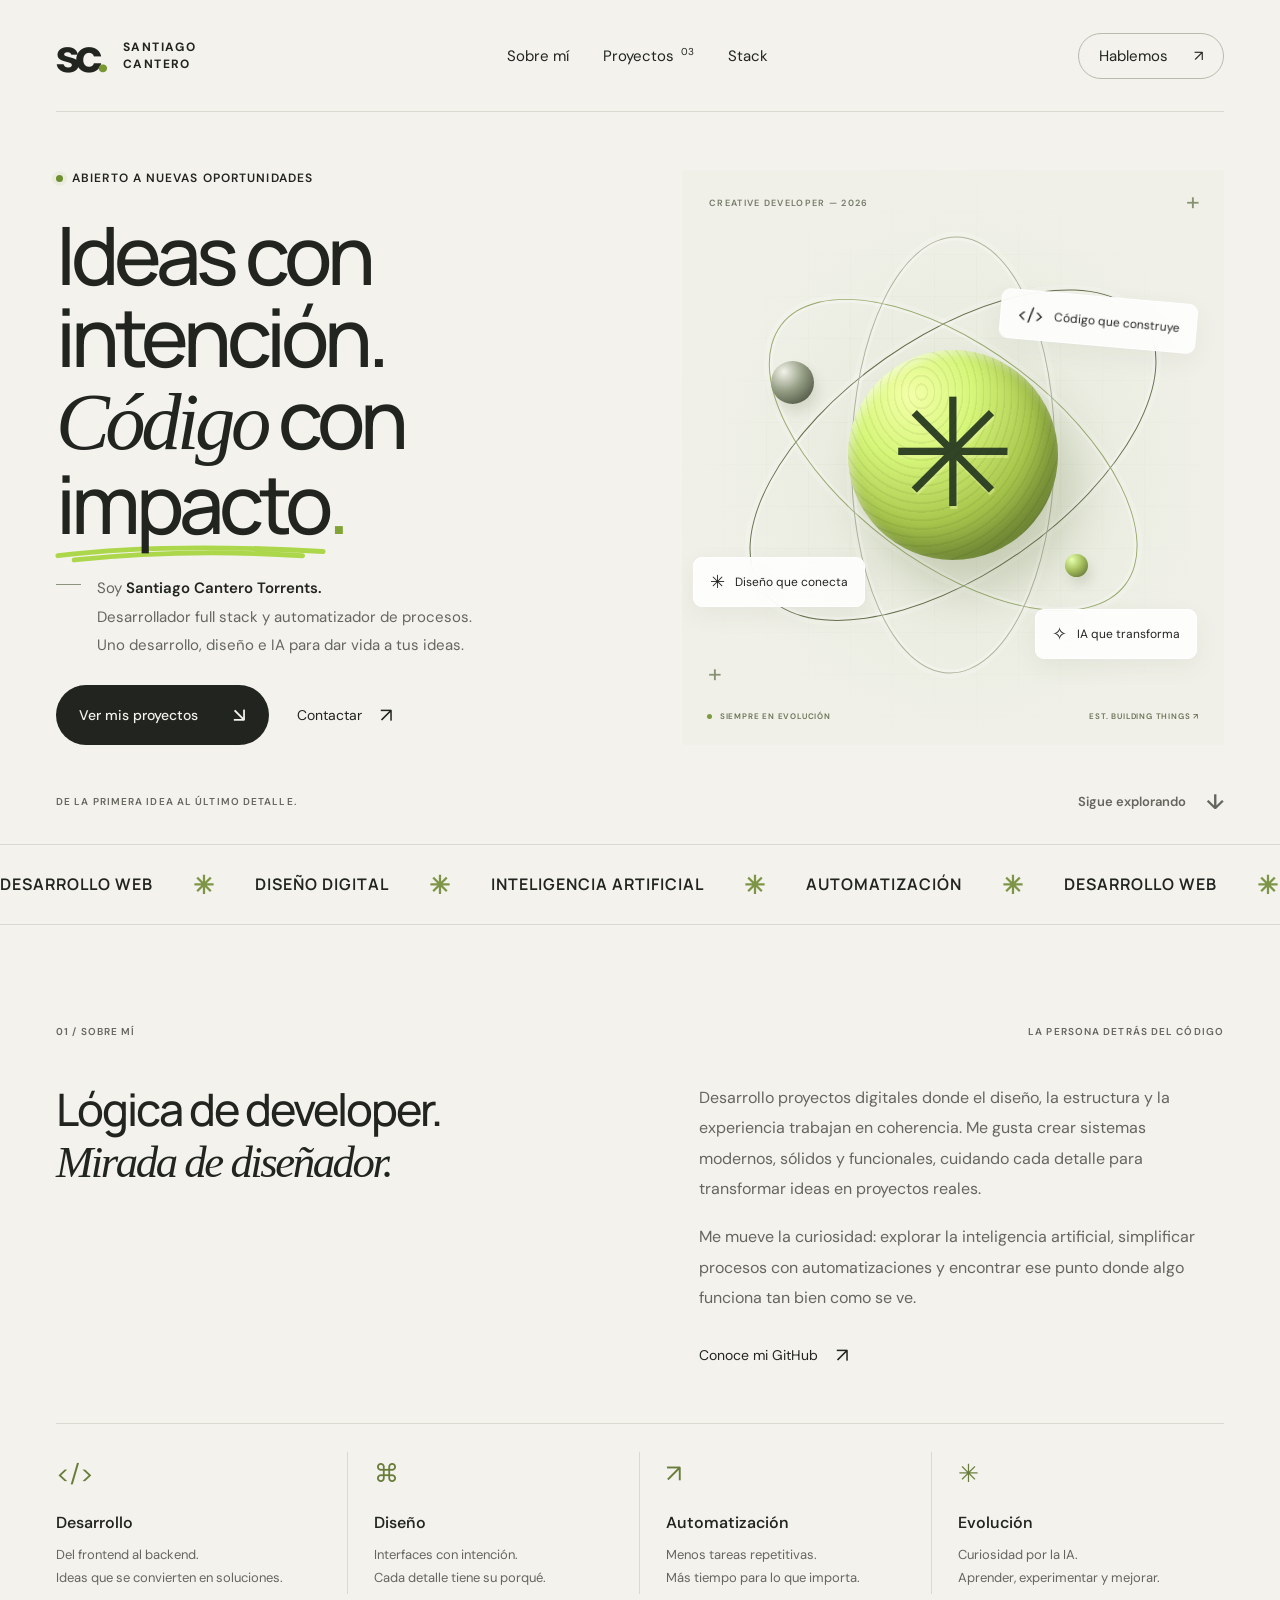
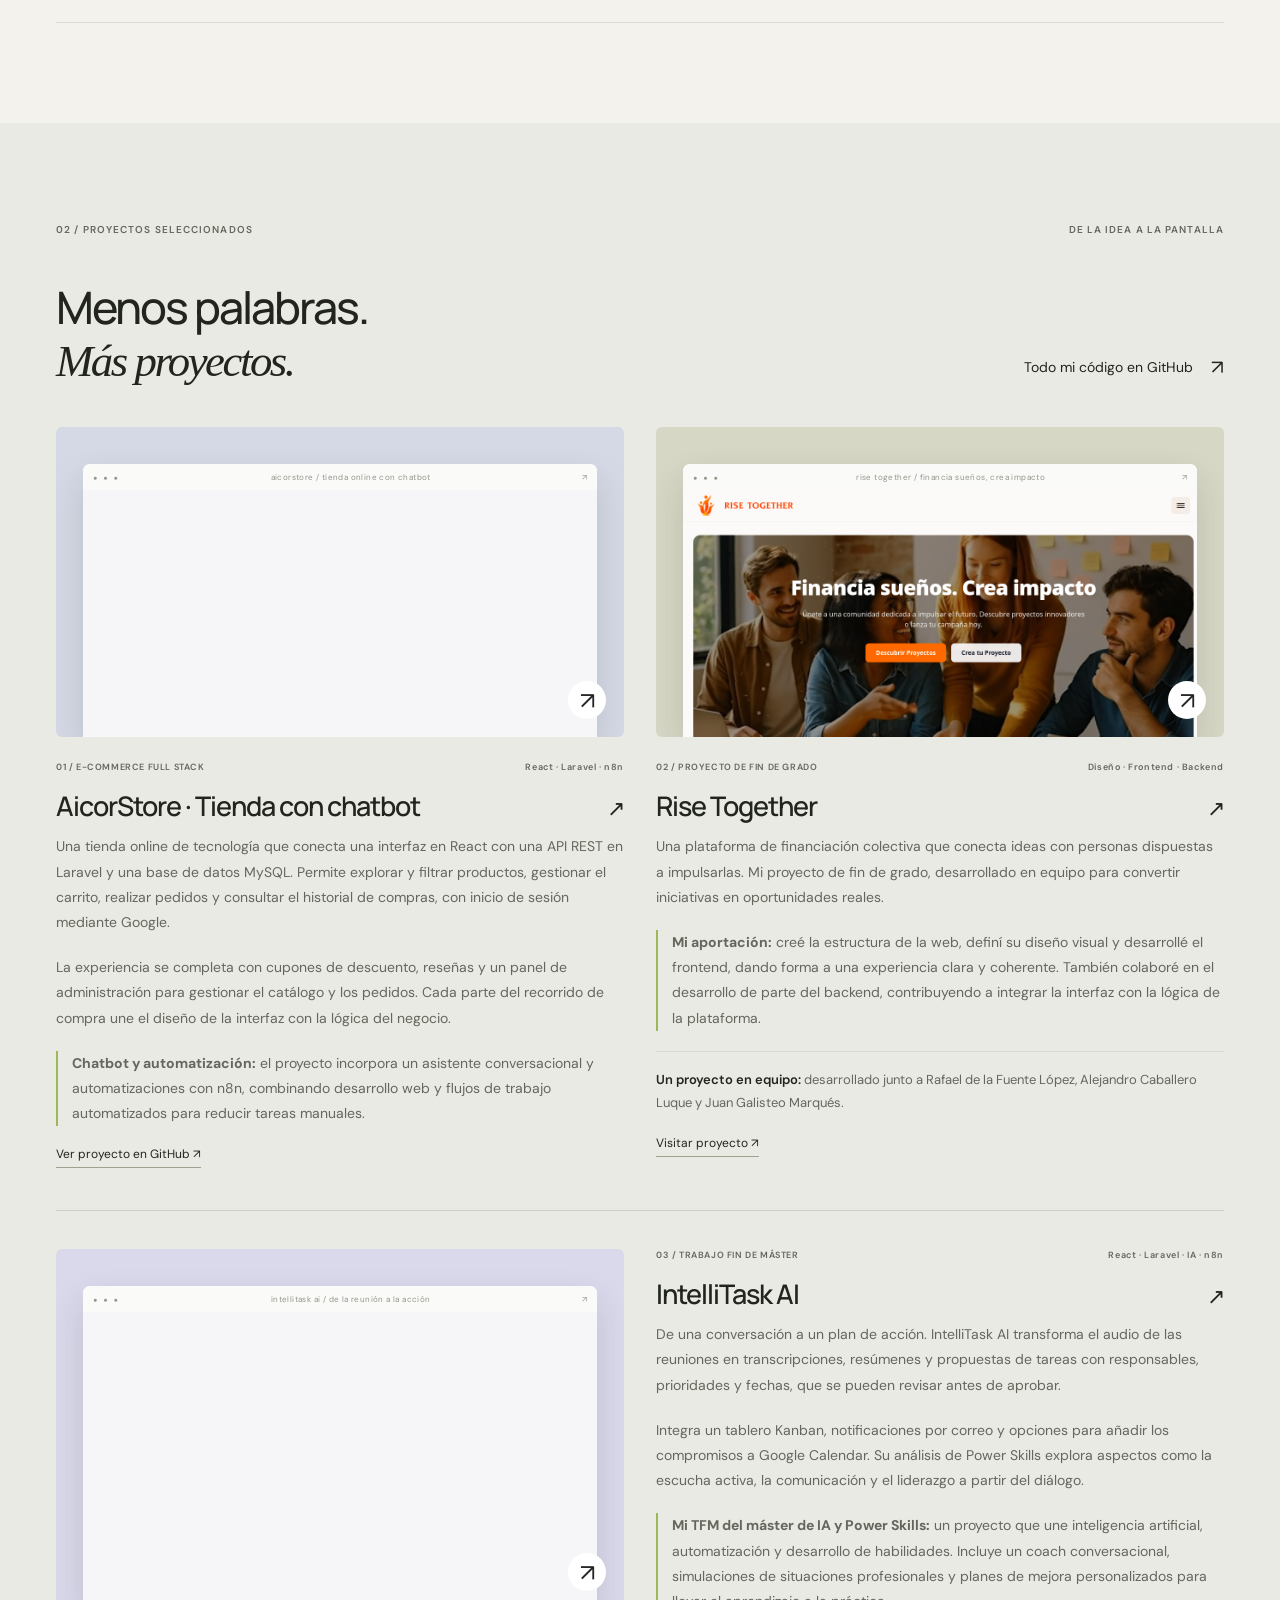
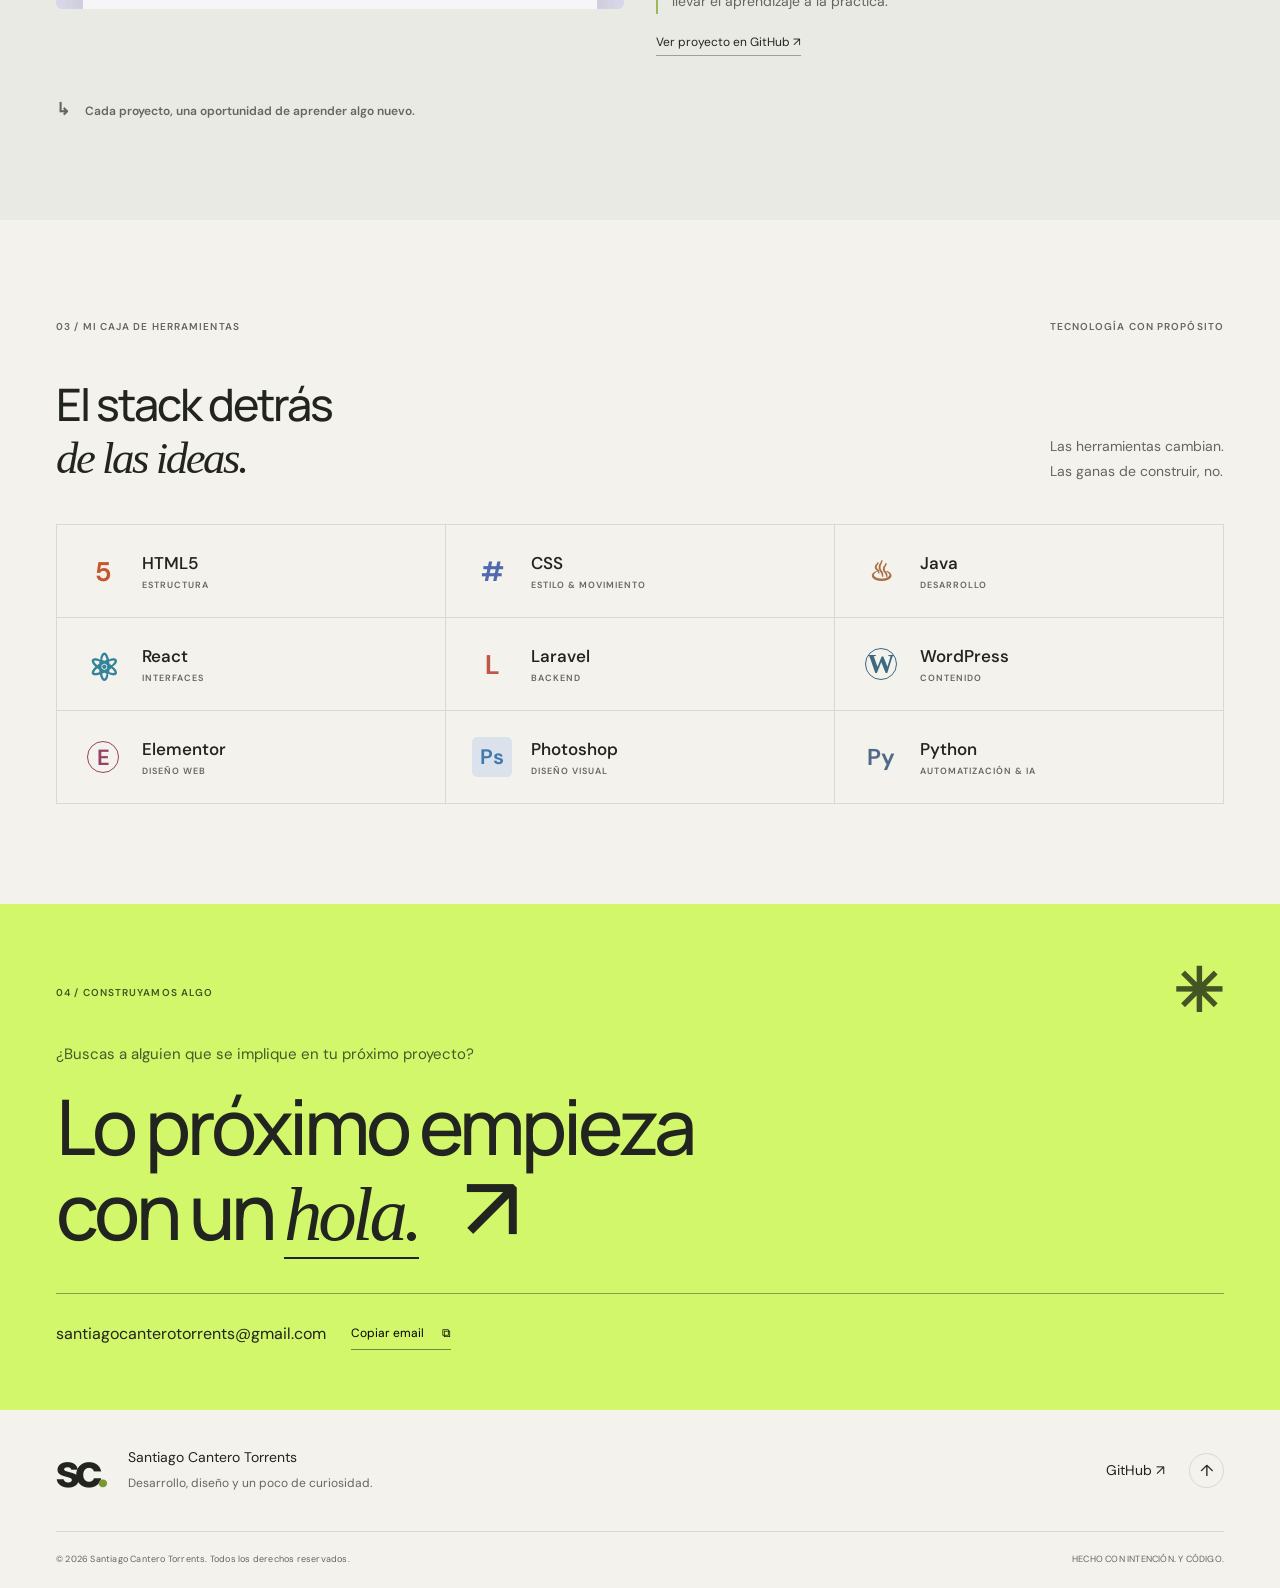
==== santi.html @ 755dc34a "Publicar portfolio personal con proyectos y presentación" ====
<!DOCTYPE html>
<html lang="es">
<head>
  <meta charset="UTF-8">
  <meta name="viewport" content="width=device-width, initial-scale=1.0">
  <meta name="theme-color" content="#f3f2ed">
  <meta name="description" content="Santiago Cantero Torrents. Desarrollador full stack y automatizador de procesos. Desarrollo web, diseño e inteligencia artificial para transformar ideas en proyectos reales.">
  <meta property="og:title" content="Santiago Cantero — Desarrollo, diseño & automatización">
  <meta property="og:description" content="Ideas con intención. Código que las hace realidad. Descubre mis proyectos y hablemos.">
  <meta property="og:type" content="website">
  <meta property="og:url" content="https://santicantero.github.io/">
  <link rel="canonical" href="https://santicantero.github.io/">
  <link rel="icon" type="image/svg+xml" href="assets/favicon.svg">
  <link rel="stylesheet" href="styles.css">
  <script src="script.js" defer></script>
  <title>Santiago Cantero Torrents · Full stack developer</title>
</head>
<body>
  <a class="skip-link" href="#contenido">Saltar al contenido</a>
  <header class="header wrap">
    <a class="brand" href="#inicio" aria-label="Santiago Cantero, inicio">sc<span class="brand-dot">.</span><span class="brand-name">SANTIAGO<br>CANTERO</span></a>
    <nav aria-label="Navegación principal">
      <a href="#sobre-mi">Sobre mí</a><a href="#proyectos">Proyectos <span class="nav-count">03</span></a><a href="#stack">Stack</a>
    </nav>
    <a class="header-contact" href="mailto:santiagocanterotorrents@gmail.com">Hablemos <span aria-hidden="true">↗</span></a>
  </header>
  <main id="contenido">
    <section class="hero wrap" id="inicio" aria-labelledby="hero-title">
      <div class="hero-copy">
        <p class="eyebrow"><span class="status-dot"></span> ABIERTO A NUEVAS OPORTUNIDADES</p>
        <h1 id="hero-title">Ideas con<br>intención.<br><span class="serif">Código</span> con<br><span class="highlight">impacto<svg viewBox="0 0 450 25" aria-hidden="true"><path d="M3 17 Q180 -5 442 10 M30 24 Q210 5 408 17"/></svg></span><span class="period">.</span></h1>
        <div class="intro"><span class="intro-line" aria-hidden="true"></span><p>Soy <strong>Santiago Cantero Torrents.</strong><br>Desarrollador full stack y automatizador de procesos.<br>Uno desarrollo, diseño e IA para dar vida a tus ideas.</p></div>
        <div class="hero-actions"><a class="button dark" href="#proyectos">Ver mis proyectos <span aria-hidden="true">↘</span></a><a class="text-link" href="mailto:santiagocanterotorrents@gmail.com">Contactar <span aria-hidden="true">↗</span></a></div>
      </div>
      <div class="hero-art" aria-label="Composición abstracta de órbitas que conectan código, diseño e inteligencia artificial" role="img">
        <div class="art-grid"></div><span class="art-coord top">CREATIVE DEVELOPER — 2026</span><span class="art-cross cross-one">+</span><span class="art-cross cross-two">+</span>
        <div class="orbit-system"><div class="orbit orbit-one"></div><div class="orbit orbit-two"></div><div class="orbit orbit-three"></div><div class="core"><div class="core-inner">✳</div></div><div class="satellite satellite-one"></div><div class="satellite satellite-two"></div></div>
        <div class="floating-label label-code"><span>&lt;/&gt;</span> Código que construye</div><div class="floating-label label-design"><span>✳</span> Diseño que conecta</div><div class="floating-label label-ai"><span>✧</span> IA que transforma</div>
        <div class="art-bottom"><span><i></i> SIEMPRE EN EVOLUCIÓN</span><span>EST. BUILDING THINGS ↗</span></div>
      </div>
      <div class="hero-bottom"><span>DE LA PRIMERA IDEA AL ÚLTIMO DETALLE.</span><a href="#sobre-mi">Sigue explorando <span aria-hidden="true">↓</span></a></div>
    </section>
    <div class="ticker" aria-hidden="true"><div>DESARROLLO WEB <span>✳</span> DISEÑO DIGITAL <span>✳</span> INTELIGENCIA ARTIFICIAL <span>✳</span> AUTOMATIZACIÓN <span>✳</span> DESARROLLO WEB <span>✳</span> DISEÑO DIGITAL <span>✳</span> INTELIGENCIA ARTIFICIAL <span>✳</span> AUTOMATIZACIÓN <span>✳</span></div></div>
    <section class="about section wrap" id="sobre-mi" aria-labelledby="about-title">
      <div class="section-kicker"><span>01 / SOBRE MÍ</span><span>LA PERSONA DETRÁS DEL CÓDIGO</span></div>
      <div class="about-layout"><h2 id="about-title">Lógica de developer.<br><span class="serif">Mirada de diseñador.</span></h2><div class="about-copy"><p>Desarrollo proyectos digitales donde el diseño, la estructura y la experiencia trabajan en coherencia. Me gusta crear sistemas modernos, sólidos y funcionales, cuidando cada detalle para transformar ideas en proyectos reales.</p><p>Me mueve la curiosidad: explorar la inteligencia artificial, simplificar procesos con automatizaciones y encontrar ese punto donde algo funciona tan bien como se ve.</p><a class="text-link" href="https://github.com/santicantero" target="_blank" rel="noopener noreferrer">Conoce mi GitHub <span aria-hidden="true">↗</span></a></div></div>
      <div class="principles"><article><span class="principle-icon">&lt;/&gt;</span><h3>Desarrollo</h3><p>Del frontend al backend.<br>Ideas que se convierten en soluciones.</p></article><article><span class="principle-icon">⌘</span><h3>Diseño</h3><p>Interfaces con intención.<br>Cada detalle tiene su porqué.</p></article><article><span class="principle-icon">↗</span><h3>Automatización</h3><p>Menos tareas repetitivas.<br>Más tiempo para lo que importa.</p></article><article><span class="principle-icon">✳</span><h3>Evolución</h3><p>Curiosidad por la IA.<br>Aprender, experimentar y mejorar.</p></article></div>
    </section>
    <section class="projects section" id="proyectos" aria-labelledby="projects-title"><div class="wrap">
      <div class="section-kicker"><span>02 / PROYECTOS SELECCIONADOS</span><span>DE LA IDEA A LA PANTALLA</span></div>
      <div class="section-heading"><h2 id="projects-title">Menos palabras.<br><span class="serif">Más proyectos.</span></h2><a class="text-link" href="https://github.com/santicantero?tab=repositories" target="_blank" rel="noopener noreferrer">Todo mi código en GitHub <span aria-hidden="true">↗</span></a></div>
      <div class="project-grid">
        <article class="project-card">
          <a class="project-image shop" href="https://github.com/santicantero/Tienda-Online-con-Chatbot" target="_blank" rel="noopener noreferrer" aria-label="Ver el código de Tienda online con chatbot en GitHub; imagen de su interfaz AicorStore">
            <div class="browser-frame"><div class="browser-bar"><span>● ● ●</span><span>aicorstore / tienda online con chatbot</span><span>↗</span></div><iframe class="store-preview" src="assets/tienda-preview.html" title="Vista de la portada de AicorStore, generada a partir de su frontend original" loading="lazy" sandbox="" tabindex="-1" aria-hidden="true"></iframe></div><span class="image-link" aria-hidden="true">↗</span>
          </a>
          <div class="project-meta"><span>01 / E-COMMERCE FULL STACK</span><span>React · Laravel · n8n</span></div>
          <h3><a href="https://github.com/santicantero/Tienda-Online-con-Chatbot" target="_blank" rel="noopener noreferrer">AicorStore · Tienda con chatbot <span aria-hidden="true">↗</span></a></h3>
          <p>Una tienda online de tecnología que conecta una interfaz en React con una API REST en Laravel y una base de datos MySQL. Permite explorar y filtrar productos, gestionar el carrito, realizar pedidos y consultar el historial de compras, con inicio de sesión mediante Google.</p>
          <p>La experiencia se completa con cupones de descuento, reseñas y un panel de administración para gestionar el catálogo y los pedidos. Cada parte del recorrido de compra une el diseño de la interfaz con la lógica del negocio.</p>
          <p class="project-role"><strong>Chatbot y automatización:</strong> el proyecto incorpora un asistente conversacional y automatizaciones con n8n, combinando desarrollo web y flujos de trabajo automatizados para reducir tareas manuales.</p>
          <div class="project-links"><a href="https://github.com/santicantero/Tienda-Online-con-Chatbot" target="_blank" rel="noopener noreferrer">Ver proyecto en GitHub ↗</a></div>
        </article>
        <article class="project-card">
          <a class="project-image tfg" href="https://proyecto1.arenadaw.com.es/" target="_blank" rel="noopener noreferrer" aria-label="Visitar Rise Together, mi proyecto de fin de grado">
            <div class="browser-frame"><div class="browser-bar"><span>● ● ●</span><span>rise together / financia sueños, crea impacto</span><span>↗</span></div><img src="assets/tfg.png" alt="Captura de Rise Together, plataforma para descubrir e impulsar proyectos mediante campañas de financiación" width="1200" height="850" loading="lazy"></div><span class="image-link" aria-hidden="true">↗</span>
          </a>
          <div class="project-meta"><span>02 / PROYECTO DE FIN DE GRADO</span><span>Diseño · Frontend · Backend</span></div>
          <h3><a href="https://proyecto1.arenadaw.com.es/" target="_blank" rel="noopener noreferrer">Rise Together <span aria-hidden="true">↗</span></a></h3>
          <p>Una plataforma de financiación colectiva que conecta ideas con personas dispuestas a impulsarlas. Mi proyecto de fin de grado, desarrollado en equipo para convertir iniciativas en oportunidades reales.</p>
          <p class="project-role"><strong>Mi aportación:</strong> creé la estructura de la web, definí su diseño visual y desarrollé el frontend, dando forma a una experiencia clara y coherente. También colaboré en el desarrollo de parte del backend, contribuyendo a integrar la interfaz con la lógica de la plataforma.</p>
          <p class="project-credits"><strong>Un proyecto en equipo:</strong> desarrollado junto a Rafael de la Fuente López, Alejandro Caballero Luque y Juan Galisteo Marqués.</p>
          <div class="project-links"><a href="https://proyecto1.arenadaw.com.es/" target="_blank" rel="noopener noreferrer">Visitar proyecto ↗</a></div>
        </article>
        <article class="project-card project-featured">
          <a class="project-image intellitask" href="https://github.com/santicantero/IntelliTask-AI" target="_blank" rel="noopener noreferrer" aria-label="Ver IntelliTask AI, mi TFM de IA y Power Skills, en GitHub">
            <div class="browser-frame"><div class="browser-bar"><span>● ● ●</span><span>intellitask ai / de la reunión a la acción</span><span>↗</span></div><iframe class="store-preview" src="assets/intellitask-preview.html" title="Vista del panel original de IntelliTask AI, sin datos de reuniones" loading="lazy" sandbox="" tabindex="-1" aria-hidden="true"></iframe></div><span class="image-link" aria-hidden="true">↗</span>
          </a>
          <div class="featured-copy">
            <div class="project-meta"><span>03 / TRABAJO FIN DE MÁSTER</span><span>React · Laravel · IA · n8n</span></div>
            <h3><a href="https://github.com/santicantero/IntelliTask-AI" target="_blank" rel="noopener noreferrer">IntelliTask AI <span aria-hidden="true">↗</span></a></h3>
            <p>De una conversación a un plan de acción. IntelliTask AI transforma el audio de las reuniones en transcripciones, resúmenes y propuestas de tareas con responsables, prioridades y fechas, que se pueden revisar antes de aprobar.</p>
            <p>Integra un tablero Kanban, notificaciones por correo y opciones para añadir los compromisos a Google Calendar. Su análisis de Power Skills explora aspectos como la escucha activa, la comunicación y el liderazgo a partir del diálogo.</p>
            <p class="project-role"><strong>Mi TFM del máster de IA y Power Skills:</strong> un proyecto que une inteligencia artificial, automatización y desarrollo de habilidades. Incluye un coach conversacional, simulaciones de situaciones profesionales y planes de mejora personalizados para llevar el aprendizaje a la práctica.</p>
            <div class="project-links"><a href="https://github.com/santicantero/IntelliTask-AI" target="_blank" rel="noopener noreferrer">Ver proyecto en GitHub ↗</a></div>
          </div>
        </article>
      </div><p class="projects-note"><span>↳</span> Cada proyecto, una oportunidad de aprender algo nuevo.</p>
    </div></section>
    <section class="stack section wrap" id="stack" aria-labelledby="stack-title"><div class="section-kicker"><span>03 / MI CAJA DE HERRAMIENTAS</span><span>TECNOLOGÍA CON PROPÓSITO</span></div><div class="section-heading"><h2 id="stack-title">El stack detrás<br><span class="serif">de las ideas.</span></h2><p>Las herramientas cambian.<br>Las ganas de construir, no.</p></div><div class="tech-grid">
      <div class="tech"><span class="tech-symbol html">5</span><div><h3>HTML5</h3><p>ESTRUCTURA</p></div></div><div class="tech"><span class="tech-symbol css">#</span><div><h3>CSS</h3><p>ESTILO & MOVIMIENTO</p></div></div><div class="tech"><span class="tech-symbol java">♨</span><div><h3>Java</h3><p>DESARROLLO</p></div></div><div class="tech"><span class="tech-symbol react">⚛</span><div><h3>React</h3><p>INTERFACES</p></div></div><div class="tech"><span class="tech-symbol laravel">L</span><div><h3>Laravel</h3><p>BACKEND</p></div></div><div class="tech"><span class="tech-symbol wordpress">W</span><div><h3>WordPress</h3><p>CONTENIDO</p></div></div><div class="tech"><span class="tech-symbol elementor">E</span><div><h3>Elementor</h3><p>DISEÑO WEB</p></div></div><div class="tech"><span class="tech-symbol photoshop">Ps</span><div><h3>Photoshop</h3><p>DISEÑO VISUAL</p></div></div><div class="tech"><span class="tech-symbol python">Py</span><div><h3>Python</h3><p>AUTOMATIZACIÓN & IA</p></div></div>
    </div></section>
    <section class="contact" id="contacto" aria-labelledby="contact-title"><div class="wrap"><div class="section-kicker"><span>04 / CONSTRUYAMOS ALGO</span><span class="contact-star" aria-hidden="true">✳</span></div><p class="contact-intro">¿Buscas a alguien que se implique en tu próximo proyecto?</p><h2 id="contact-title">Lo próximo empieza<br>con un <a href="mailto:santiagocanterotorrents@gmail.com"><span class="serif">hola.</span><span class="contact-arrow" aria-hidden="true">↗</span></a></h2><div class="contact-bottom"><a class="email" href="mailto:santiagocanterotorrents@gmail.com">santiagocanterotorrents@gmail.com</a><button class="copy-email" type="button">Copiar email <span aria-hidden="true">⧉</span></button><span class="copy-status" role="status" aria-live="polite"></span></div></div></section>
  </main>
  <footer class="footer wrap"><div class="footer-top"><a class="brand" href="#inicio" aria-label="Volver al inicio">sc<span class="brand-dot">.</span></a><p>Santiago Cantero Torrents<br><span>Desarrollo, diseño y un poco de curiosidad.</span></p><a class="text-link" href="https://github.com/santicantero" target="_blank" rel="noopener noreferrer">GitHub ↗</a><a class="back-top" href="#inicio" aria-label="Volver al inicio">↑</a></div><div class="footer-bottom"><span>© <span id="year">2026</span> Santiago Cantero Torrents. Todos los derechos reservados.</span><span>HECHO CON INTENCIÓN. Y CÓDIGO.</span></div></footer>
</body>
</html>
---- styles.css ----
@import url('https://fonts.googleapis.com/css2?family=DM+Sans:wght@400;450;500;550;600;650;700&family=Manrope:wght@400;500;600;650;700;750;800&display=swap');
:root{--paper:#f3f2ed;--ink:#22241f;--muted:#65675e;--line:#d8d9cf;--lime:#d2f76a;--serif:Georgia,'Times New Roman',serif}*{box-sizing:border-box}html{scroll-behavior:smooth;scroll-padding-top:30px}body{margin:0;background:var(--paper);color:var(--ink);font-family:'DM Sans',sans-serif;-webkit-font-smoothing:antialiased}a{color:inherit;text-decoration:none}button{font:inherit}::selection{background:var(--lime);color:var(--ink)}:focus-visible{outline:3px solid #678d19;outline-offset:6px}button,a{-webkit-tap-highlight-color:transparent}img{display:block;max-width:100%}.wrap{width:min(1280px,calc(100% - 112px));margin-inline:auto}.header{height:112px;display:flex;align-items:center;justify-content:space-between;border-bottom:1px solid var(--line)}.brand{display:flex;align-items:center;font-size:49px;font-weight:800;letter-spacing:-5px;line-height:1}.brand-dot{color:#799733}.brand-name{font-size:12px;line-height:1.4;letter-spacing:1.4px;font-weight:700;margin-left:19px}.header nav{display:flex;gap:34px;align-items:center;font-size:15px}.header nav a{padding:12px 0}.header nav a:hover,.text-link:hover{color:#668321}.nav-count{font-size:10px;vertical-align:super;margin-left:3px}.header-contact{border:1px solid #b8bbac;border-radius:30px;padding:12px 20px;font-size:15px;display:flex;gap:26px;transition:background .2s}.header-contact:hover{background:var(--lime)}.hero{display:grid;grid-template-columns:1.1fr 1fr;gap:20px 30px;padding-top:58px}.eyebrow,.section-kicker,.art-coord,.art-bottom,.hero-bottom,.project-meta,.projects-note,.footer-bottom,.tech p{font-family:'DM Sans',sans-serif;font-size:12px;font-weight:600;letter-spacing:1.1px}.eyebrow{display:flex;align-items:center;gap:9px;margin:0 0 28px}.status-dot{width:7px;height:7px;border-radius:50%;background:#6c902f;box-shadow:0 0 0 4px #79973312}h1,h2,h3,p{margin-top:0}h1,h2{font-family:'Manrope','DM Sans',sans-serif;font-weight:500}h1{font-size:clamp(60px,6.3vw,92px);line-height:1.015;letter-spacing:-5px;margin-bottom:30px}.serif{font-family:var(--serif);font-weight:400;font-style:italic;letter-spacing:-.055em}.highlight{position:relative;z-index:0}.highlight svg{position:absolute;left:0;bottom:-5px;width:100%;height:20px;z-index:-1;overflow:visible}.highlight path{stroke:#acd74a;stroke-width:8;fill:none;stroke-linecap:round}.period{color:#82a336}.intro{display:flex;gap:16px;align-items:flex-start}.intro-line{width:25px;height:1px;background:#8d9381;margin-top:10px;flex-shrink:0}.intro p{font-size:15px;color:var(--muted);line-height:1.9;margin-bottom:25px}.intro strong{color:var(--ink);font-weight:600}.hero-actions{display:flex;align-items:center;gap:28px}.button{display:inline-flex;gap:35px;align-items:center;padding:17px 23px;border-radius:40px;font-size:14px;font-weight:500;transition:transform .2s,background .2s}.button:hover{transform:translateY(-3px);background:#424a31}.dark{background:var(--ink);color:var(--paper)}.button span{font-size:20px}.text-link{font-size:14px;display:inline-flex;gap:18px;align-items:center;transition:color .2s}.text-link span{font-size:20px}.hero-art{position:relative;min-height:550px;align-self:stretch;border-radius:4px;overflow:hidden;background:radial-gradient(ellipse at 52% 52%,#e3e8d4 0%,#e9ecdf 28%,#f0f0e8 65%);isolation:isolate}.art-grid{position:absolute;inset:0;background-image:linear-gradient(#929d7810 1px,transparent 1px),linear-gradient(90deg,#929d7810 1px,transparent 1px);background-size:42px 42px;mask-image:radial-gradient(ellipse,#000,transparent 75%)}.art-coord{position:absolute;top:27px;left:27px;font-size:9px;letter-spacing:1.3px;color:#737968}.art-cross{position:absolute;font-size:25px;font-weight:400;color:#889373}.cross-one{right:24px;top:15px}.cross-two{left:26px;bottom:55px}.orbit-system{position:absolute;inset:14% 2% 15%;perspective:800px;animation:levitate 7s ease-in-out infinite}.orbit{position:absolute;left:50%;top:50%;width:90%;height:58%;border:1px solid #67714e;box-shadow:0 0 0 5px #ffffff28,inset 0 0 0 3px #ffffff42;border-radius:50%;transform:translate(-50%,-50%) rotate(-35deg)}.orbit-two{transform:translate(-50%,-50%) rotate(37deg);border-color:#9aab70;width:83%;height:53%}.orbit-three{transform:translate(-50%,-50%) rotate(91deg);width:84%;height:50%;border-color:#b0b59d}.core{position:absolute;left:50%;top:50%;width:210px;height:210px;transform:translate(-50%,-50%);border-radius:50%;display:grid;place-items:center;background:radial-gradient(circle at 30% 22%,#f3ffa8 0%,#d6f67a 28%,#a9c74d 58%,#758d39 85%);box-shadow:inset -13px -15px 23px #51652665,inset 3px 4px 8px #fff9,18px 30px 46px #61703b3d;z-index:2}.core:after{content:'';position:absolute;inset:0;border-radius:50%;background:repeating-radial-gradient(ellipse at 35% 20%,transparent 0 5px,#5f773418 6px 7px);mix-blend-mode:multiply}.core-inner{font-size:150px;color:#314526;line-height:1;text-shadow:1px 3px 0 #eef9a56b;animation:rotate 40s linear infinite}.satellite{position:absolute;border-radius:50%;background:radial-gradient(circle at 30% 25%,#f1f3e8,#939b82 45%,#363e2f);width:43px;height:43px;box-shadow:4px 8px 12px #535c3526;z-index:3}.satellite-one{left:15%;top:27%}.satellite-two{width:23px;height:23px;bottom:20%;right:24%;background:radial-gradient(circle at 30% 25%,#e5ffad,#a6bf5d 45%,#51612f)}.floating-label{position:absolute;display:flex;align-items:center;gap:10px;padding:12px 16px;font-size:12px;background:#ffffffd9;backdrop-filter:blur(12px);border:1px solid #fff;border-radius:9px;box-shadow:0 8px 25px #464d3410;z-index:4;animation:levitate 6s ease-in-out infinite}.floating-label span{font-size:18px}.label-code{top:22%;right:5%;transform:rotate(5deg)}.label-design{left:2%;bottom:24%;animation-delay:-2s}.label-ai{right:5%;bottom:15%;animation-delay:-4s}.art-bottom{position:absolute;bottom:24px;left:25px;right:25px;display:flex;justify-content:space-between;font-size:8px;letter-spacing:.8px;color:#697354}.art-bottom i{display:inline-block;width:5px;height:5px;background:#7c9c3c;border-radius:50%;margin-right:5px}.hero-bottom{grid-column:1/-1;display:flex;align-items:center;justify-content:space-between;margin:23px 0 28px;color:var(--muted);font-size:10px}.hero-bottom a{display:flex;align-items:center;gap:20px;text-transform:none;letter-spacing:0;font-size:13px}.hero-bottom a span{font-size:21px}.ticker{border-block:1px solid var(--line);padding:22px 0;overflow:hidden}.ticker>div{display:flex;align-items:center;gap:40px;width:max-content;animation:marquee 45s linear infinite;font-family:'Manrope',sans-serif;font-size:16px;font-weight:650;letter-spacing:1px}.ticker span{font-size:25px;color:#7e9547}.section{padding-block:100px}.section-kicker{display:flex;justify-content:space-between;gap:20px;margin-bottom:45px;font-size:10px;color:var(--muted)}.about-layout{display:grid;grid-template-columns:1.1fr 1fr;gap:65px}h2{font-size:clamp(34px,3.5vw,50px);line-height:1.15;letter-spacing:-2px;margin-bottom:35px}.about-copy p{font-size:16px;line-height:1.9;color:var(--muted);margin-bottom:18px}.about-copy .text-link{margin-top:10px}.principles{display:grid;grid-template-columns:repeat(4,1fr);border-block:1px solid var(--line);margin-top:55px;padding:28px 0}.principles article{padding:5px 26px;border-right:1px solid var(--line)}.principles article:first-child{padding-left:0}.principles article:last-child{border:0}.principle-icon{display:block;font-size:25px;margin-bottom:25px;color:#697d3b;height:30px}.principles h3{font-size:16px;font-weight:550;margin-bottom:10px}.principles p{font-size:13px;color:var(--muted);line-height:1.8;margin:0}.projects{background:#e9eae3}.section-heading{display:flex;align-items:flex-end;justify-content:space-between;gap:30px;margin-bottom:40px}.section-heading h2{margin-bottom:0}.section-heading>.text-link{margin-bottom:7px}.project-grid{display:grid;grid-template-columns:1fr 1fr;gap:32px}.project-image{display:block;position:relative;overflow:hidden;padding:37px 27px 0;height:310px;border-radius:6px}.shop{background:#d4d9e5}.tfg{background:#d7d7c6}.browser-frame{border-radius:7px 7px 0 0;overflow:hidden;box-shadow:0 15px 35px #1b211724;transition:transform .6s cubic-bezier(.2,.8,.2,1);background:#fff;height:100%}.project-image:hover .browser-frame{transform:translateY(-8px) rotate(-1deg) scale(1.025)}.browser-bar{display:flex;align-items:center;justify-content:space-between;height:26px;padding:0 10px;background:#fafaf8;color:#92958a;font-size:8px;letter-spacing:.4px}.browser-bar>span:first-child{letter-spacing:2px;font-size:7px}.browser-frame img{width:100%;height:auto;min-height:100%;object-fit:cover;object-position:top}.image-link{position:absolute;right:18px;bottom:18px;width:38px;height:38px;border-radius:50%;background:#fff;display:grid;place-items:center;font-size:24px;transition:transform .2s}.project-image:hover .image-link{transform:rotate(45deg);background:var(--lime)}.project-meta{display:flex;justify-content:space-between;gap:10px;font-size:9px;letter-spacing:.6px;margin-top:24px;color:var(--muted)}.project-card h3{font-family:'Manrope',sans-serif;font-weight:550;font-size:27px;letter-spacing:-1px;margin:14px 0 10px}.project-card h3 a{display:flex;justify-content:space-between}.project-card h3 span{font-size:22px;font-weight:400}.project-card>p{font-size:14px;line-height:1.8;color:var(--muted);max-width:440px;margin-bottom:20px}.project-links{display:flex;gap:25px;font-size:12px}.project-links a{border-bottom:1px solid #9dA28e;padding-bottom:5px}.project-links a:hover{color:#536f1b;border-color:currentColor}.projects-note{margin:42px 0 0;font-size:12px;letter-spacing:0;color:var(--muted)}.projects-note span{margin-right:12px;font-size:17px}.section-heading>p{font-size:14px;line-height:1.8;color:var(--muted);margin:0}.tech-grid{display:grid;grid-template-columns:repeat(3,1fr);border-top:1px solid var(--line);border-left:1px solid var(--line)}.tech{display:flex;align-items:center;gap:19px;padding:26px;border-right:1px solid var(--line);border-bottom:1px solid var(--line);transition:background .2s}.tech:hover{background:#e8eddb}.tech h3{font-size:17px;font-weight:550;margin-bottom:5px}.tech p{font-size:9px;letter-spacing:1px;color:var(--muted);margin:0}.tech-symbol{display:grid;place-items:center;width:40px;height:40px;font-size:27px;font-weight:650}.html{color:#c5572f}.css{color:#5269af}.java{color:#a97044}.react{color:#33839a;font-size:37px}.laravel{color:#bf5648}.wordpress{font-family:Georgia,serif;color:#3c6980;border:1.5px solid;border-radius:50%;width:32px;height:32px;margin:4px}.elementor{color:#994065;border:1.5px solid;border-radius:50%;width:32px;height:32px;margin:4px;font-size:22px}.photoshop{color:#427aaf;font-size:21px;border-radius:5px;background:#dbe2ec}.python{color:#516b86;font-size:23px}.contact{background:var(--lime);padding:58px 0 60px;overflow:hidden}.contact .section-kicker{color:#445424;align-items:center;margin-bottom:22px}.contact-star{font-size:60px;line-height:1;animation:rotate 35s linear infinite}.contact-intro{font-size:15px;color:#49582c;margin-bottom:20px}.contact h2{font-size:clamp(50px,6vw,85px);letter-spacing:-4px;line-height:1.1;margin-bottom:36px}.contact h2 a{white-space:nowrap}.contact h2 .serif{border-bottom:2px solid #22241f}.contact-arrow{display:inline-block;font-size:90px;line-height:.7;margin-left:45px;transition:transform .3s}.contact h2 a:hover .contact-arrow{transform:translate(9px,-9px)}.contact-bottom{border-top:1px solid #899e51;padding-top:23px;display:flex;gap:25px;align-items:center;flex-wrap:wrap}.email{font-size:16px}.copy-email{border:0;background:transparent;padding:8px 0;cursor:pointer;font-size:12px;border-bottom:1px solid #71883c}.copy-email span{margin-left:15px}.copy-status{font-size:13px}.footer{padding-block:35px 23px}.footer-top{display:flex;gap:24px;align-items:center;margin-bottom:35px}.footer-top p{font-size:14px;line-height:1.8;margin:0}.footer-top p span{color:var(--muted);font-size:12px}.footer-top>.text-link{margin-left:auto}.back-top{width:35px;height:35px;border:1px solid var(--line);border-radius:50%;display:grid;place-items:center}.footer-bottom{display:flex;justify-content:space-between;gap:20px;font-size:9px;font-weight:400;letter-spacing:.2px;color:var(--muted);border-top:1px solid var(--line);padding-top:21px}.skip-link{position:fixed;top:-100px;left:15px;z-index:100;background:var(--ink);color:#fff;padding:15px}.skip-link:focus{top:10px}.reveal-ready{opacity:0;transform:translateY(22px);transition:opacity .8s,transform .8s}.reveal-ready.is-visible{opacity:1;transform:none}@keyframes rotate{to{transform:rotate(360deg)}}@keyframes levitate{0%,100%{translate:0 0}50%{translate:0 -12px}}@keyframes marquee{to{transform:translateX(-50%)}}
@media(min-width:1500px){.hero-art{min-height:600px}.hero{padding-top:65px}.core{width:245px;height:245px}.core-inner{font-size:170px}}@media(max-width:1050px){.wrap{width:calc(100% - 64px)}.header{height:95px}.hero{gap:20px;padding-top:40px}h1{font-size:67px;letter-spacing:-4px}.hero-art{min-height:530px}.core{width:170px;height:170px}.core-inner{font-size:120px}.floating-label{font-size:9px;padding:10px}.label-code{right:1%}.label-design{left:0}.art-bottom span:last-child{display:none}.about-layout{gap:30px}.project-image{height:260px;padding:27px 18px 0}.section{padding-block:75px}.principles article{padding-inline:18px}.project-meta{font-size:8px}.hero-bottom{margin-top:15px}.intro p{font-size:14px}.contact-arrow{font-size:70px}}
@media(max-width:700px){.wrap{width:calc(100% - 40px)}.header{height:82px}.brand{font-size:40px}.brand-name{display:none}.header nav{gap:18px;font-size:13px}.nav-count{display:none}.header-contact{font-size:13px;padding:9px 13px;gap:12px}.hero{grid-template-columns:1fr;padding-top:35px;gap:25px}.eyebrow{font-size:9px;margin-bottom:24px}h1{font-size:clamp(60px,13vw,84px);letter-spacing:-3.5px}h1 br:nth-of-type(2){display:none}h1 .serif:before{content:' ';}.intro p{font-size:14px}.hero-art{min-height:385px}.orbit-system{inset:5% 8%}.core{width:170px;height:170px}.label-code{top:19%;right:8%}.label-design{left:5%;bottom:28%}.label-ai{right:6%;bottom:16%}.art-bottom span:last-child{display:block}.hero-bottom{margin:0 0 0;padding:0 0 20px;font-size:8px}.hero-bottom a{font-size:12px;gap:12px}.ticker{padding-block:16px}.ticker>div{font-size:13px;gap:26px}.ticker span{font-size:20px}.section{padding-block:60px}.section-kicker{font-size:9px;margin-bottom:30px}.section-kicker>span:last-child:not(.contact-star){display:none}.about-layout{grid-template-columns:1fr;gap:0}h2{font-size:36px;letter-spacing:-1.7px}.about-copy p{font-size:15px}.principles{grid-template-columns:1fr 1fr;padding:0;margin-top:35px}.principles article{padding:22px 18px!important}.principles article:nth-child(2){border-right:0}.principles article:nth-child(-n+2){border-bottom:1px solid var(--line)}.principle-icon{margin-bottom:18px}.principles p{font-size:12px}.section-heading{align-items:flex-start;flex-direction:column;gap:24px;margin-bottom:30px}.project-grid{grid-template-columns:1fr;gap:38px}.project-image{height:290px;padding:30px 22px 0}.project-meta{font-size:9px}.project-card h3{font-size:27px}.project-card>p{font-size:14px}.tech-grid{grid-template-columns:1fr 1fr}.tech{padding:20px 12px;gap:12px}.tech h3{font-size:15px}.tech p{font-size:7.5px;letter-spacing:.5px}.tech-symbol{width:32px;font-size:25px}.tech:last-child{grid-column:1/-1}.tech .photoshop{font-size:19px}.contact{padding-block:35px 40px}.contact-star{font-size:42px}.contact-intro{font-size:13px;max-width:260px}.contact h2{font-size:clamp(43px,9vw,65px);letter-spacing:-2px}.contact-arrow{font-size:60px;margin-left:20px}.contact-bottom{gap:13px}.email{font-size:clamp(11px,3.1vw,14px)}.footer-top{gap:14px;flex-wrap:wrap}.footer-top p{font-size:12px}.footer-top p span{font-size:9px}.footer-top>.text-link{font-size:12px}.back-top{width:28px;height:28px}.footer-bottom{flex-direction:column;gap:12px;font-size:8px}.button{padding:14px 20px}.hero-actions{gap:25px}.brand{letter-spacing:-4px}}
@media(prefers-reduced-motion:reduce){html{scroll-behavior:auto}*,*:before,*:after{animation:none!important;transition:none!important}.reveal-ready{opacity:1;transform:none}}

/* Keep longer project names and metadata comfortable at small widths. */
.project-meta{flex-wrap:wrap;row-gap:7px}.project-card h3 a{gap:16px;align-items:baseline}.project-card h3 a span{flex-shrink:0}.project-role{border-left:2px solid #9db75a;padding-left:14px}.project-card>p{max-width:none}.email{overflow-wrap:anywhere}.footer-top p{min-width:0}@media(max-width:380px){.header nav{gap:12px}.header-contact{padding-inline:10px}.hero-actions{gap:17px}.button{gap:22px}.project-meta{font-size:10px}}

/* Static render of the original shop frontend, framed like the other project. */
.store-preview{display:block;width:250%;height:900px;border:0;transform:scale(.4);transform-origin:top left;pointer-events:none;background:#f6f6f8}
.project-card .project-credits{margin-top:18px;padding-top:16px;border-top:1px solid var(--line);font-size:13px;line-height:1.8}
.project-credits strong{font-weight:600;color:var(--ink)}

/* Featured master's project: a wider card keeps its context easy to read. */
.intellitask{background:#dad9ec}
.project-featured{grid-column:1/-1;display:grid;grid-template-columns:minmax(0,1fr) minmax(0,1fr);gap:32px;border-top:1px solid #cdd0c3;padding-top:38px;margin-top:10px;align-items:start}
.project-featured .project-image{height:360px}
.project-featured .project-meta{margin-top:0}
.featured-copy>p{font-size:14px;line-height:1.8;color:var(--muted);margin-bottom:20px}
@media(max-width:700px){.project-featured{grid-template-columns:minmax(0,1fr);gap:24px;padding-top:30px}.project-featured .project-image{height:290px}.featured-copy>p{font-size:14px}}
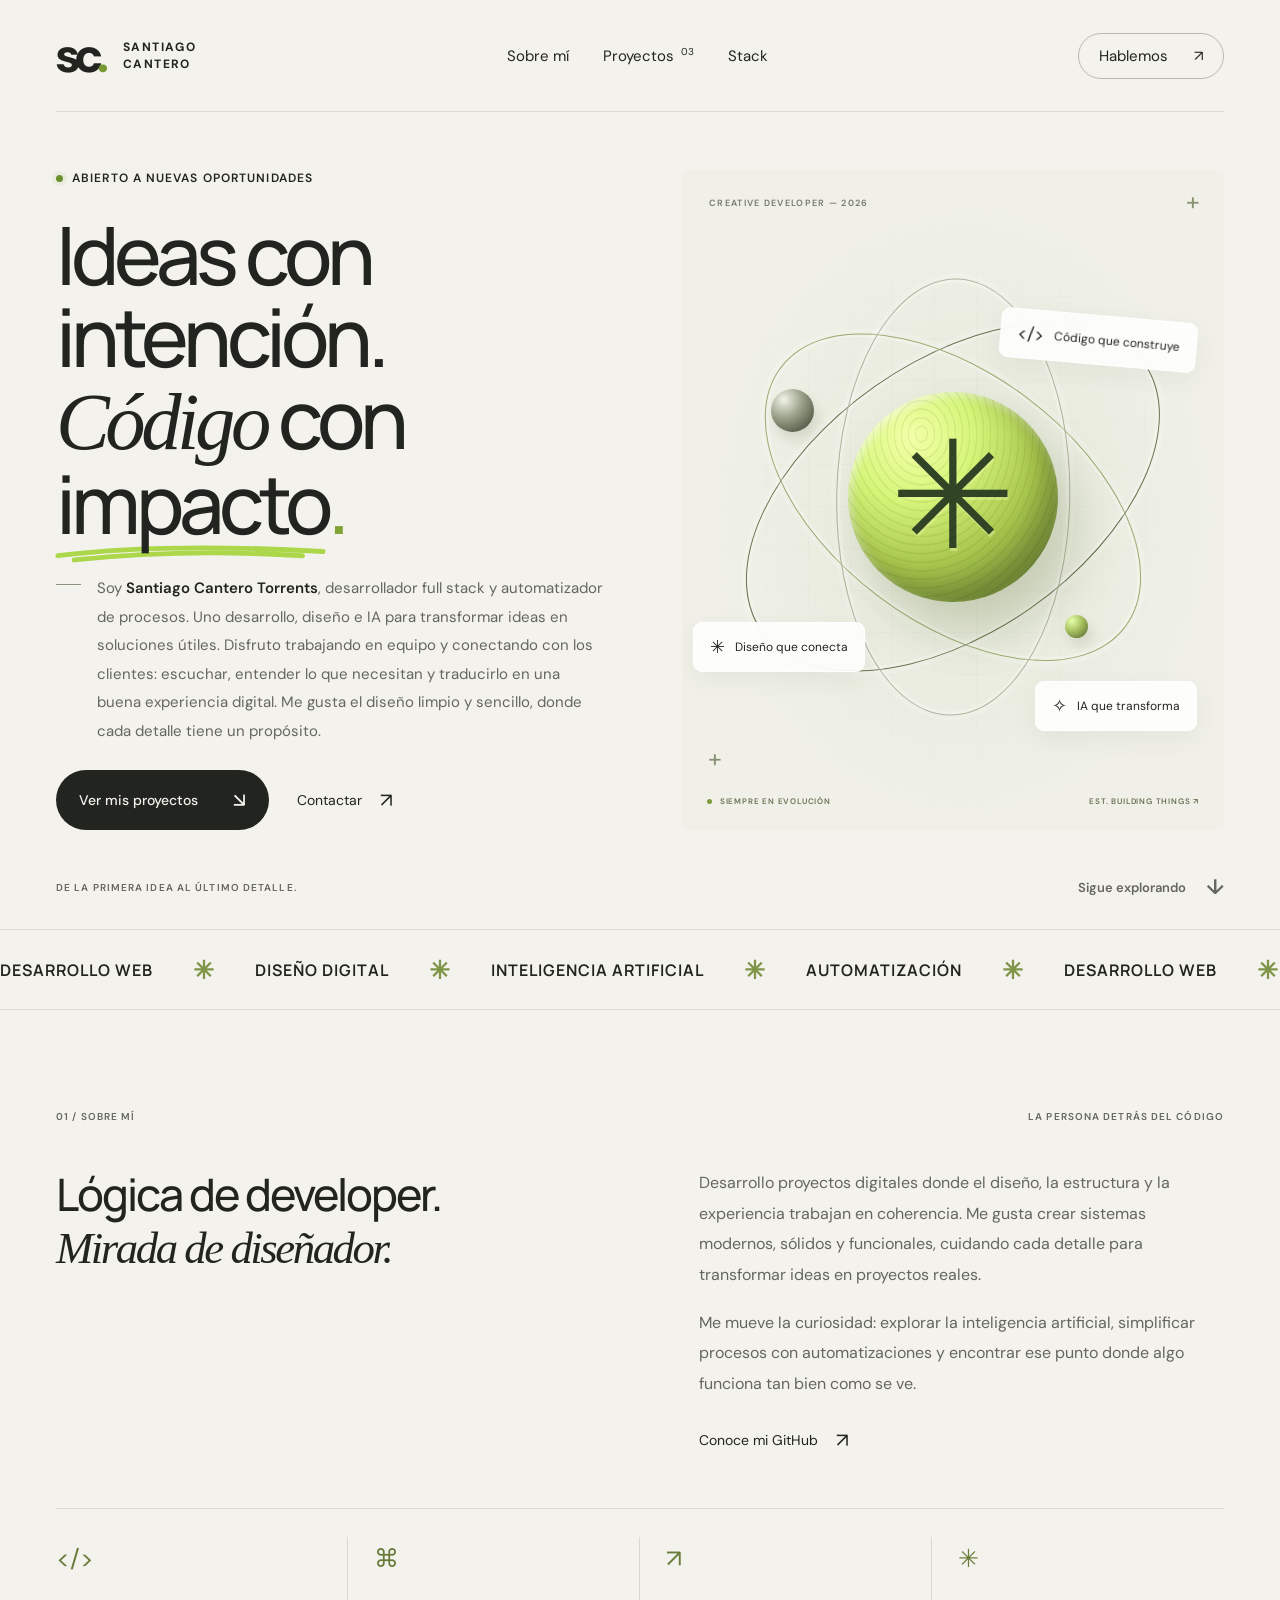
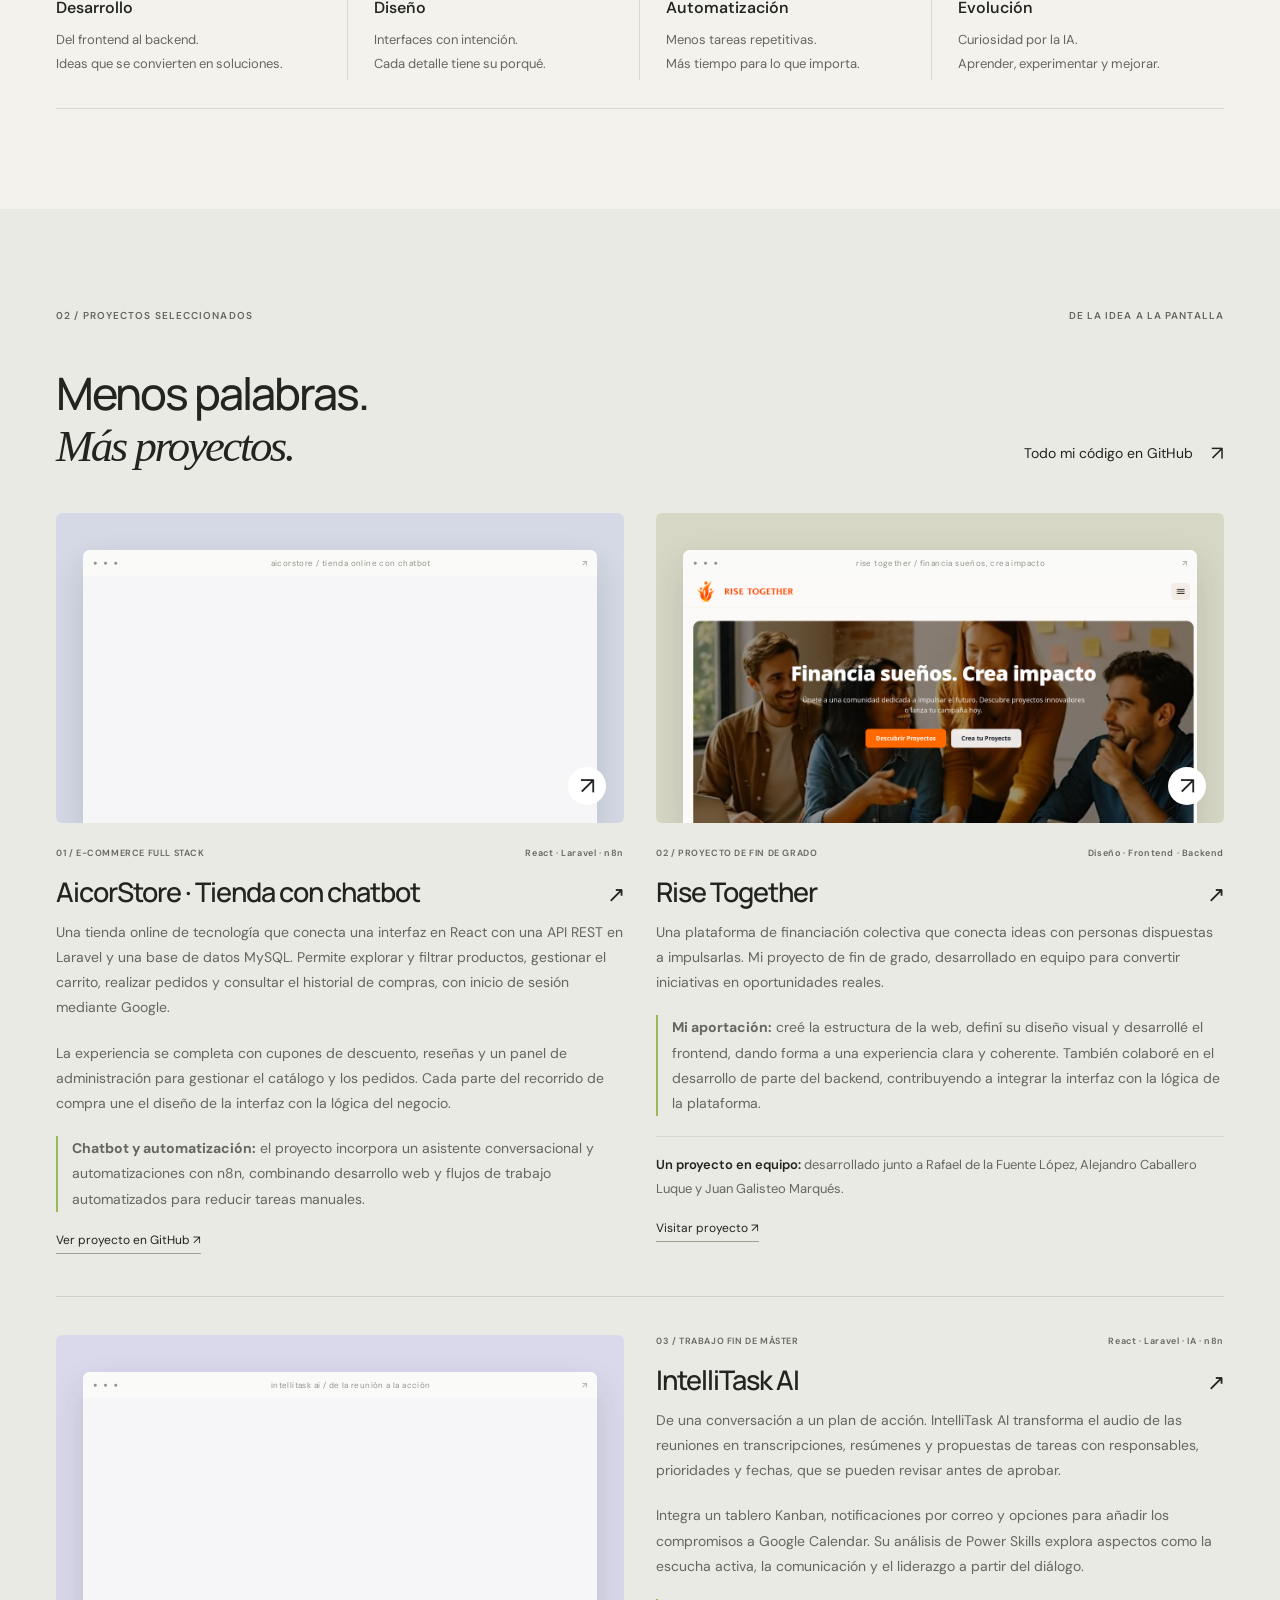
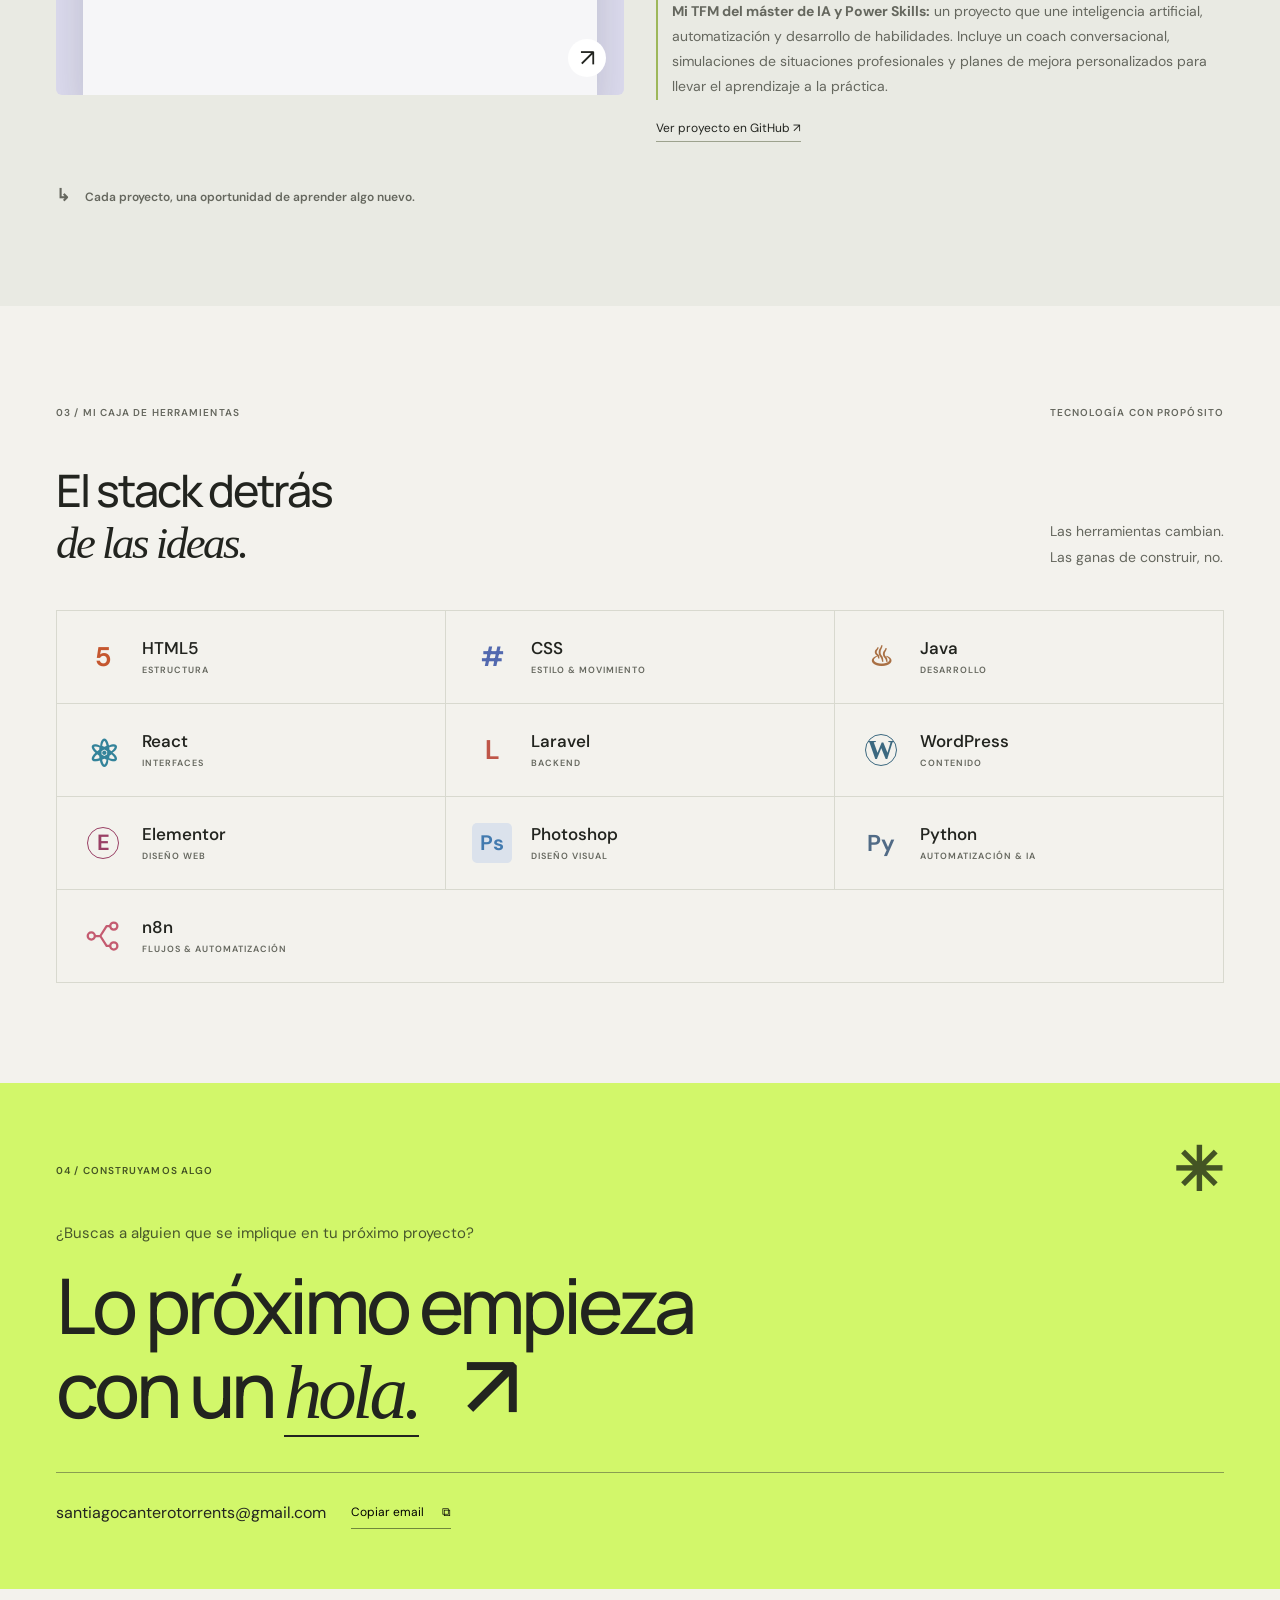
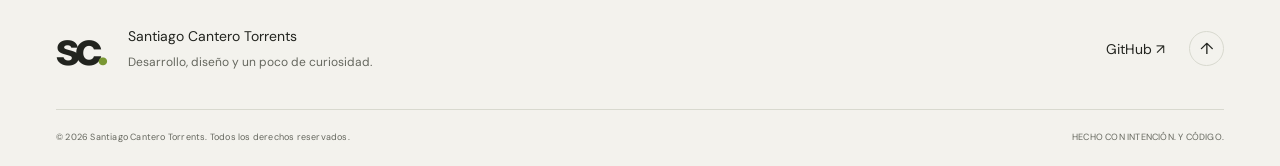
==== commit 6f1a12d6: "Añadir n8n al stack y reforzar la presentación profesional" ====
--- a/santi.html
+++ b/santi.html
@@ -29,7 +29,7 @@
       <div class="hero-copy">
         <p class="eyebrow"><span class="status-dot"></span> ABIERTO A NUEVAS OPORTUNIDADES</p>
         <h1 id="hero-title">Ideas con<br>intención.<br><span class="serif">Código</span> con<br><span class="highlight">impacto<svg viewBox="0 0 450 25" aria-hidden="true"><path d="M3 17 Q180 -5 442 10 M30 24 Q210 5 408 17"/></svg></span><span class="period">.</span></h1>
-        <div class="intro"><span class="intro-line" aria-hidden="true"></span><p>Soy <strong>Santiago Cantero Torrents.</strong><br>Desarrollador full stack y automatizador de procesos.<br>Uno desarrollo, diseño e IA para dar vida a tus ideas.</p></div>
+        <div class="intro"><span class="intro-line" aria-hidden="true"></span><p>Soy <strong>Santiago Cantero Torrents</strong>, desarrollador full stack y automatizador de procesos. Uno desarrollo, diseño e IA para transformar ideas en soluciones útiles. Disfruto trabajando en equipo y conectando con los clientes: escuchar, entender lo que necesitan y traducirlo en una buena experiencia digital. Me gusta el diseño limpio y sencillo, donde cada detalle tiene un propósito.</p></div>
         <div class="hero-actions"><a class="button dark" href="#proyectos">Ver mis proyectos <span aria-hidden="true">↘</span></a><a class="text-link" href="mailto:santiagocanterotorrents@gmail.com">Contactar <span aria-hidden="true">↗</span></a></div>
       </div>
       <div class="hero-art" aria-label="Composición abstracta de órbitas que conectan código, diseño e inteligencia artificial" role="img">
@@ -88,7 +88,7 @@
       </div><p class="projects-note"><span>↳</span> Cada proyecto, una oportunidad de aprender algo nuevo.</p>
     </div></section>
     <section class="stack section wrap" id="stack" aria-labelledby="stack-title"><div class="section-kicker"><span>03 / MI CAJA DE HERRAMIENTAS</span><span>TECNOLOGÍA CON PROPÓSITO</span></div><div class="section-heading"><h2 id="stack-title">El stack detrás<br><span class="serif">de las ideas.</span></h2><p>Las herramientas cambian.<br>Las ganas de construir, no.</p></div><div class="tech-grid">
-      <div class="tech"><span class="tech-symbol html">5</span><div><h3>HTML5</h3><p>ESTRUCTURA</p></div></div><div class="tech"><span class="tech-symbol css">#</span><div><h3>CSS</h3><p>ESTILO & MOVIMIENTO</p></div></div><div class="tech"><span class="tech-symbol java">♨</span><div><h3>Java</h3><p>DESARROLLO</p></div></div><div class="tech"><span class="tech-symbol react">⚛</span><div><h3>React</h3><p>INTERFACES</p></div></div><div class="tech"><span class="tech-symbol laravel">L</span><div><h3>Laravel</h3><p>BACKEND</p></div></div><div class="tech"><span class="tech-symbol wordpress">W</span><div><h3>WordPress</h3><p>CONTENIDO</p></div></div><div class="tech"><span class="tech-symbol elementor">E</span><div><h3>Elementor</h3><p>DISEÑO WEB</p></div></div><div class="tech"><span class="tech-symbol photoshop">Ps</span><div><h3>Photoshop</h3><p>DISEÑO VISUAL</p></div></div><div class="tech"><span class="tech-symbol python">Py</span><div><h3>Python</h3><p>AUTOMATIZACIÓN & IA</p></div></div>
+      <div class="tech"><span class="tech-symbol html">5</span><div><h3>HTML5</h3><p>ESTRUCTURA</p></div></div><div class="tech"><span class="tech-symbol css">#</span><div><h3>CSS</h3><p>ESTILO & MOVIMIENTO</p></div></div><div class="tech"><span class="tech-symbol java">♨</span><div><h3>Java</h3><p>DESARROLLO</p></div></div><div class="tech"><span class="tech-symbol react">⚛</span><div><h3>React</h3><p>INTERFACES</p></div></div><div class="tech"><span class="tech-symbol laravel">L</span><div><h3>Laravel</h3><p>BACKEND</p></div></div><div class="tech"><span class="tech-symbol wordpress">W</span><div><h3>WordPress</h3><p>CONTENIDO</p></div></div><div class="tech"><span class="tech-symbol elementor">E</span><div><h3>Elementor</h3><p>DISEÑO WEB</p></div></div><div class="tech"><span class="tech-symbol photoshop">Ps</span><div><h3>Photoshop</h3><p>DISEÑO VISUAL</p></div></div><div class="tech"><span class="tech-symbol python">Py</span><div><h3>Python</h3><p>AUTOMATIZACIÓN & IA</p></div></div><div class="tech"><span class="tech-symbol n8n" aria-hidden="true"><svg viewBox="0 0 40 40" fill="none"><path d="M8 20h9l7-11h8M17 20l7 11h8" stroke="currentColor" stroke-width="2.5" stroke-linecap="round" stroke-linejoin="round"/><circle cx="7" cy="20" r="4" fill="var(--paper)" stroke="currentColor" stroke-width="2.5"/><circle cx="32" cy="9" r="4" fill="var(--paper)" stroke="currentColor" stroke-width="2.5"/><circle cx="32" cy="31" r="4" fill="var(--paper)" stroke="currentColor" stroke-width="2.5"/></svg></span><div><h3>n8n</h3><p>FLUJOS & AUTOMATIZACIÓN</p></div></div>
     </div></section>
     <section class="contact" id="contacto" aria-labelledby="contact-title"><div class="wrap"><div class="section-kicker"><span>04 / CONSTRUYAMOS ALGO</span><span class="contact-star" aria-hidden="true">✳</span></div><p class="contact-intro">¿Buscas a alguien que se implique en tu próximo proyecto?</p><h2 id="contact-title">Lo próximo empieza<br>con un <a href="mailto:santiagocanterotorrents@gmail.com"><span class="serif">hola.</span><span class="contact-arrow" aria-hidden="true">↗</span></a></h2><div class="contact-bottom"><a class="email" href="mailto:santiagocanterotorrents@gmail.com">santiagocanterotorrents@gmail.com</a><button class="copy-email" type="button">Copiar email <span aria-hidden="true">⧉</span></button><span class="copy-status" role="status" aria-live="polite"></span></div></div></section>
   </main>
--- a/styles.css
+++ b/styles.css
@@ -1,7 +1,7 @@
 @import url('https://fonts.googleapis.com/css2?family=DM+Sans:wght@400;450;500;550;600;650;700&family=Manrope:wght@400;500;600;650;700;750;800&display=swap');
 :root{--paper:#f3f2ed;--ink:#22241f;--muted:#65675e;--line:#d8d9cf;--lime:#d2f76a;--serif:Georgia,'Times New Roman',serif}*{box-sizing:border-box}html{scroll-behavior:smooth;scroll-padding-top:30px}body{margin:0;background:var(--paper);color:var(--ink);font-family:'DM Sans',sans-serif;-webkit-font-smoothing:antialiased}a{color:inherit;text-decoration:none}button{font:inherit}::selection{background:var(--lime);color:var(--ink)}:focus-visible{outline:3px solid #678d19;outline-offset:6px}button,a{-webkit-tap-highlight-color:transparent}img{display:block;max-width:100%}.wrap{width:min(1280px,calc(100% - 112px));margin-inline:auto}.header{height:112px;display:flex;align-items:center;justify-content:space-between;border-bottom:1px solid var(--line)}.brand{display:flex;align-items:center;font-size:49px;font-weight:800;letter-spacing:-5px;line-height:1}.brand-dot{color:#799733}.brand-name{font-size:12px;line-height:1.4;letter-spacing:1.4px;font-weight:700;margin-left:19px}.header nav{display:flex;gap:34px;align-items:center;font-size:15px}.header nav a{padding:12px 0}.header nav a:hover,.text-link:hover{color:#668321}.nav-count{font-size:10px;vertical-align:super;margin-left:3px}.header-contact{border:1px solid #b8bbac;border-radius:30px;padding:12px 20px;font-size:15px;display:flex;gap:26px;transition:background .2s}.header-contact:hover{background:var(--lime)}.hero{display:grid;grid-template-columns:1.1fr 1fr;gap:20px 30px;padding-top:58px}.eyebrow,.section-kicker,.art-coord,.art-bottom,.hero-bottom,.project-meta,.projects-note,.footer-bottom,.tech p{font-family:'DM Sans',sans-serif;font-size:12px;font-weight:600;letter-spacing:1.1px}.eyebrow{display:flex;align-items:center;gap:9px;margin:0 0 28px}.status-dot{width:7px;height:7px;border-radius:50%;background:#6c902f;box-shadow:0 0 0 4px #79973312}h1,h2,h3,p{margin-top:0}h1,h2{font-family:'Manrope','DM Sans',sans-serif;font-weight:500}h1{font-size:clamp(60px,6.3vw,92px);line-height:1.015;letter-spacing:-5px;margin-bottom:30px}.serif{font-family:var(--serif);font-weight:400;font-style:italic;letter-spacing:-.055em}.highlight{position:relative;z-index:0}.highlight svg{position:absolute;left:0;bottom:-5px;width:100%;height:20px;z-index:-1;overflow:visible}.highlight path{stroke:#acd74a;stroke-width:8;fill:none;stroke-linecap:round}.period{color:#82a336}.intro{display:flex;gap:16px;align-items:flex-start}.intro-line{width:25px;height:1px;background:#8d9381;margin-top:10px;flex-shrink:0}.intro p{font-size:15px;color:var(--muted);line-height:1.9;margin-bottom:25px}.intro strong{color:var(--ink);font-weight:600}.hero-actions{display:flex;align-items:center;gap:28px}.button{display:inline-flex;gap:35px;align-items:center;padding:17px 23px;border-radius:40px;font-size:14px;font-weight:500;transition:transform .2s,background .2s}.button:hover{transform:translateY(-3px);background:#424a31}.dark{background:var(--ink);color:var(--paper)}.button span{font-size:20px}.text-link{font-size:14px;display:inline-flex;gap:18px;align-items:center;transition:color .2s}.text-link span{font-size:20px}.hero-art{position:relative;min-height:550px;align-self:stretch;border-radius:4px;overflow:hidden;background:radial-gradient(ellipse at 52% 52%,#e3e8d4 0%,#e9ecdf 28%,#f0f0e8 65%);isolation:isolate}.art-grid{position:absolute;inset:0;background-image:linear-gradient(#929d7810 1px,transparent 1px),linear-gradient(90deg,#929d7810 1px,transparent 1px);background-size:42px 42px;mask-image:radial-gradient(ellipse,#000,transparent 75%)}.art-coord{position:absolute;top:27px;left:27px;font-size:9px;letter-spacing:1.3px;color:#737968}.art-cross{position:absolute;font-size:25px;font-weight:400;color:#889373}.cross-one{right:24px;top:15px}.cross-two{left:26px;bottom:55px}.orbit-system{position:absolute;inset:14% 2% 15%;perspective:800px;animation:levitate 7s ease-in-out infinite}.orbit{position:absolute;left:50%;top:50%;width:90%;height:58%;border:1px solid #67714e;box-shadow:0 0 0 5px #ffffff28,inset 0 0 0 3px #ffffff42;border-radius:50%;transform:translate(-50%,-50%) rotate(-35deg)}.orbit-two{transform:translate(-50%,-50%) rotate(37deg);border-color:#9aab70;width:83%;height:53%}.orbit-three{transform:translate(-50%,-50%) rotate(91deg);width:84%;height:50%;border-color:#b0b59d}.core{position:absolute;left:50%;top:50%;width:210px;height:210px;transform:translate(-50%,-50%);border-radius:50%;display:grid;place-items:center;background:radial-gradient(circle at 30% 22%,#f3ffa8 0%,#d6f67a 28%,#a9c74d 58%,#758d39 85%);box-shadow:inset -13px -15px 23px #51652665,inset 3px 4px 8px #fff9,18px 30px 46px #61703b3d;z-index:2}.core:after{content:'';position:absolute;inset:0;border-radius:50%;background:repeating-radial-gradient(ellipse at 35% 20%,transparent 0 5px,#5f773418 6px 7px);mix-blend-mode:multiply}.core-inner{font-size:150px;color:#314526;line-height:1;text-shadow:1px 3px 0 #eef9a56b;animation:rotate 40s linear infinite}.satellite{position:absolute;border-radius:50%;background:radial-gradient(circle at 30% 25%,#f1f3e8,#939b82 45%,#363e2f);width:43px;height:43px;box-shadow:4px 8px 12px #535c3526;z-index:3}.satellite-one{left:15%;top:27%}.satellite-two{width:23px;height:23px;bottom:20%;right:24%;background:radial-gradient(circle at 30% 25%,#e5ffad,#a6bf5d 45%,#51612f)}.floating-label{position:absolute;display:flex;align-items:center;gap:10px;padding:12px 16px;font-size:12px;background:#ffffffd9;backdrop-filter:blur(12px);border:1px solid #fff;border-radius:9px;box-shadow:0 8px 25px #464d3410;z-index:4;animation:levitate 6s ease-in-out infinite}.floating-label span{font-size:18px}.label-code{top:22%;right:5%;transform:rotate(5deg)}.label-design{left:2%;bottom:24%;animation-delay:-2s}.label-ai{right:5%;bottom:15%;animation-delay:-4s}.art-bottom{position:absolute;bottom:24px;left:25px;right:25px;display:flex;justify-content:space-between;font-size:8px;letter-spacing:.8px;color:#697354}.art-bottom i{display:inline-block;width:5px;height:5px;background:#7c9c3c;border-radius:50%;margin-right:5px}.hero-bottom{grid-column:1/-1;display:flex;align-items:center;justify-content:space-between;margin:23px 0 28px;color:var(--muted);font-size:10px}.hero-bottom a{display:flex;align-items:center;gap:20px;text-transform:none;letter-spacing:0;font-size:13px}.hero-bottom a span{font-size:21px}.ticker{border-block:1px solid var(--line);padding:22px 0;overflow:hidden}.ticker>div{display:flex;align-items:center;gap:40px;width:max-content;animation:marquee 45s linear infinite;font-family:'Manrope',sans-serif;font-size:16px;font-weight:650;letter-spacing:1px}.ticker span{font-size:25px;color:#7e9547}.section{padding-block:100px}.section-kicker{display:flex;justify-content:space-between;gap:20px;margin-bottom:45px;font-size:10px;color:var(--muted)}.about-layout{display:grid;grid-template-columns:1.1fr 1fr;gap:65px}h2{font-size:clamp(34px,3.5vw,50px);line-height:1.15;letter-spacing:-2px;margin-bottom:35px}.about-copy p{font-size:16px;line-height:1.9;color:var(--muted);margin-bottom:18px}.about-copy .text-link{margin-top:10px}.principles{display:grid;grid-template-columns:repeat(4,1fr);border-block:1px solid var(--line);margin-top:55px;padding:28px 0}.principles article{padding:5px 26px;border-right:1px solid var(--line)}.principles article:first-child{padding-left:0}.principles article:last-child{border:0}.principle-icon{display:block;font-size:25px;margin-bottom:25px;color:#697d3b;height:30px}.principles h3{font-size:16px;font-weight:550;margin-bottom:10px}.principles p{font-size:13px;color:var(--muted);line-height:1.8;margin:0}.projects{background:#e9eae3}.section-heading{display:flex;align-items:flex-end;justify-content:space-between;gap:30px;margin-bottom:40px}.section-heading h2{margin-bottom:0}.section-heading>.text-link{margin-bottom:7px}.project-grid{display:grid;grid-template-columns:1fr 1fr;gap:32px}.project-image{display:block;position:relative;overflow:hidden;padding:37px 27px 0;height:310px;border-radius:6px}.shop{background:#d4d9e5}.tfg{background:#d7d7c6}.browser-frame{border-radius:7px 7px 0 0;overflow:hidden;box-shadow:0 15px 35px #1b211724;transition:transform .6s cubic-bezier(.2,.8,.2,1);background:#fff;height:100%}.project-image:hover .browser-frame{transform:translateY(-8px) rotate(-1deg) scale(1.025)}.browser-bar{display:flex;align-items:center;justify-content:space-between;height:26px;padding:0 10px;background:#fafaf8;color:#92958a;font-size:8px;letter-spacing:.4px}.browser-bar>span:first-child{letter-spacing:2px;font-size:7px}.browser-frame img{width:100%;height:auto;min-height:100%;object-fit:cover;object-position:top}.image-link{position:absolute;right:18px;bottom:18px;width:38px;height:38px;border-radius:50%;background:#fff;display:grid;place-items:center;font-size:24px;transition:transform .2s}.project-image:hover .image-link{transform:rotate(45deg);background:var(--lime)}.project-meta{display:flex;justify-content:space-between;gap:10px;font-size:9px;letter-spacing:.6px;margin-top:24px;color:var(--muted)}.project-card h3{font-family:'Manrope',sans-serif;font-weight:550;font-size:27px;letter-spacing:-1px;margin:14px 0 10px}.project-card h3 a{display:flex;justify-content:space-between}.project-card h3 span{font-size:22px;font-weight:400}.project-card>p{font-size:14px;line-height:1.8;color:var(--muted);max-width:440px;margin-bottom:20px}.project-links{display:flex;gap:25px;font-size:12px}.project-links a{border-bottom:1px solid #9dA28e;padding-bottom:5px}.project-links a:hover{color:#536f1b;border-color:currentColor}.projects-note{margin:42px 0 0;font-size:12px;letter-spacing:0;color:var(--muted)}.projects-note span{margin-right:12px;font-size:17px}.section-heading>p{font-size:14px;line-height:1.8;color:var(--muted);margin:0}.tech-grid{display:grid;grid-template-columns:repeat(3,1fr);border-top:1px solid var(--line);border-left:1px solid var(--line)}.tech{display:flex;align-items:center;gap:19px;padding:26px;border-right:1px solid var(--line);border-bottom:1px solid var(--line);transition:background .2s}.tech:hover{background:#e8eddb}.tech h3{font-size:17px;font-weight:550;margin-bottom:5px}.tech p{font-size:9px;letter-spacing:1px;color:var(--muted);margin:0}.tech-symbol{display:grid;place-items:center;width:40px;height:40px;font-size:27px;font-weight:650}.html{color:#c5572f}.css{color:#5269af}.java{color:#a97044}.react{color:#33839a;font-size:37px}.laravel{color:#bf5648}.wordpress{font-family:Georgia,serif;color:#3c6980;border:1.5px solid;border-radius:50%;width:32px;height:32px;margin:4px}.elementor{color:#994065;border:1.5px solid;border-radius:50%;width:32px;height:32px;margin:4px;font-size:22px}.photoshop{color:#427aaf;font-size:21px;border-radius:5px;background:#dbe2ec}.python{color:#516b86;font-size:23px}.contact{background:var(--lime);padding:58px 0 60px;overflow:hidden}.contact .section-kicker{color:#445424;align-items:center;margin-bottom:22px}.contact-star{font-size:60px;line-height:1;animation:rotate 35s linear infinite}.contact-intro{font-size:15px;color:#49582c;margin-bottom:20px}.contact h2{font-size:clamp(50px,6vw,85px);letter-spacing:-4px;line-height:1.1;margin-bottom:36px}.contact h2 a{white-space:nowrap}.contact h2 .serif{border-bottom:2px solid #22241f}.contact-arrow{display:inline-block;font-size:90px;line-height:.7;margin-left:45px;transition:transform .3s}.contact h2 a:hover .contact-arrow{transform:translate(9px,-9px)}.contact-bottom{border-top:1px solid #899e51;padding-top:23px;display:flex;gap:25px;align-items:center;flex-wrap:wrap}.email{font-size:16px}.copy-email{border:0;background:transparent;padding:8px 0;cursor:pointer;font-size:12px;border-bottom:1px solid #71883c}.copy-email span{margin-left:15px}.copy-status{font-size:13px}.footer{padding-block:35px 23px}.footer-top{display:flex;gap:24px;align-items:center;margin-bottom:35px}.footer-top p{font-size:14px;line-height:1.8;margin:0}.footer-top p span{color:var(--muted);font-size:12px}.footer-top>.text-link{margin-left:auto}.back-top{width:35px;height:35px;border:1px solid var(--line);border-radius:50%;display:grid;place-items:center}.footer-bottom{display:flex;justify-content:space-between;gap:20px;font-size:9px;font-weight:400;letter-spacing:.2px;color:var(--muted);border-top:1px solid var(--line);padding-top:21px}.skip-link{position:fixed;top:-100px;left:15px;z-index:100;background:var(--ink);color:#fff;padding:15px}.skip-link:focus{top:10px}.reveal-ready{opacity:0;transform:translateY(22px);transition:opacity .8s,transform .8s}.reveal-ready.is-visible{opacity:1;transform:none}@keyframes rotate{to{transform:rotate(360deg)}}@keyframes levitate{0%,100%{translate:0 0}50%{translate:0 -12px}}@keyframes marquee{to{transform:translateX(-50%)}}
 @media(min-width:1500px){.hero-art{min-height:600px}.hero{padding-top:65px}.core{width:245px;height:245px}.core-inner{font-size:170px}}@media(max-width:1050px){.wrap{width:calc(100% - 64px)}.header{height:95px}.hero{gap:20px;padding-top:40px}h1{font-size:67px;letter-spacing:-4px}.hero-art{min-height:530px}.core{width:170px;height:170px}.core-inner{font-size:120px}.floating-label{font-size:9px;padding:10px}.label-code{right:1%}.label-design{left:0}.art-bottom span:last-child{display:none}.about-layout{gap:30px}.project-image{height:260px;padding:27px 18px 0}.section{padding-block:75px}.principles article{padding-inline:18px}.project-meta{font-size:8px}.hero-bottom{margin-top:15px}.intro p{font-size:14px}.contact-arrow{font-size:70px}}
-@media(max-width:700px){.wrap{width:calc(100% - 40px)}.header{height:82px}.brand{font-size:40px}.brand-name{display:none}.header nav{gap:18px;font-size:13px}.nav-count{display:none}.header-contact{font-size:13px;padding:9px 13px;gap:12px}.hero{grid-template-columns:1fr;padding-top:35px;gap:25px}.eyebrow{font-size:9px;margin-bottom:24px}h1{font-size:clamp(60px,13vw,84px);letter-spacing:-3.5px}h1 br:nth-of-type(2){display:none}h1 .serif:before{content:' ';}.intro p{font-size:14px}.hero-art{min-height:385px}.orbit-system{inset:5% 8%}.core{width:170px;height:170px}.label-code{top:19%;right:8%}.label-design{left:5%;bottom:28%}.label-ai{right:6%;bottom:16%}.art-bottom span:last-child{display:block}.hero-bottom{margin:0 0 0;padding:0 0 20px;font-size:8px}.hero-bottom a{font-size:12px;gap:12px}.ticker{padding-block:16px}.ticker>div{font-size:13px;gap:26px}.ticker span{font-size:20px}.section{padding-block:60px}.section-kicker{font-size:9px;margin-bottom:30px}.section-kicker>span:last-child:not(.contact-star){display:none}.about-layout{grid-template-columns:1fr;gap:0}h2{font-size:36px;letter-spacing:-1.7px}.about-copy p{font-size:15px}.principles{grid-template-columns:1fr 1fr;padding:0;margin-top:35px}.principles article{padding:22px 18px!important}.principles article:nth-child(2){border-right:0}.principles article:nth-child(-n+2){border-bottom:1px solid var(--line)}.principle-icon{margin-bottom:18px}.principles p{font-size:12px}.section-heading{align-items:flex-start;flex-direction:column;gap:24px;margin-bottom:30px}.project-grid{grid-template-columns:1fr;gap:38px}.project-image{height:290px;padding:30px 22px 0}.project-meta{font-size:9px}.project-card h3{font-size:27px}.project-card>p{font-size:14px}.tech-grid{grid-template-columns:1fr 1fr}.tech{padding:20px 12px;gap:12px}.tech h3{font-size:15px}.tech p{font-size:7.5px;letter-spacing:.5px}.tech-symbol{width:32px;font-size:25px}.tech:last-child{grid-column:1/-1}.tech .photoshop{font-size:19px}.contact{padding-block:35px 40px}.contact-star{font-size:42px}.contact-intro{font-size:13px;max-width:260px}.contact h2{font-size:clamp(43px,9vw,65px);letter-spacing:-2px}.contact-arrow{font-size:60px;margin-left:20px}.contact-bottom{gap:13px}.email{font-size:clamp(11px,3.1vw,14px)}.footer-top{gap:14px;flex-wrap:wrap}.footer-top p{font-size:12px}.footer-top p span{font-size:9px}.footer-top>.text-link{font-size:12px}.back-top{width:28px;height:28px}.footer-bottom{flex-direction:column;gap:12px;font-size:8px}.button{padding:14px 20px}.hero-actions{gap:25px}.brand{letter-spacing:-4px}}
+@media(max-width:700px){.wrap{width:calc(100% - 40px)}.header{height:82px}.brand{font-size:40px}.brand-name{display:none}.header nav{gap:18px;font-size:13px}.nav-count{display:none}.header-contact{font-size:13px;padding:9px 13px;gap:12px}.hero{grid-template-columns:1fr;padding-top:35px;gap:25px}.eyebrow{font-size:9px;margin-bottom:24px}h1{font-size:clamp(60px,13vw,84px);letter-spacing:-3.5px}h1 br:nth-of-type(2){display:none}h1 .serif:before{content:' ';}.intro p{font-size:14px}.hero-art{min-height:385px}.orbit-system{inset:5% 8%}.core{width:170px;height:170px}.label-code{top:19%;right:8%}.label-design{left:5%;bottom:28%}.label-ai{right:6%;bottom:16%}.art-bottom span:last-child{display:block}.hero-bottom{margin:0 0 0;padding:0 0 20px;font-size:8px}.hero-bottom a{font-size:12px;gap:12px}.ticker{padding-block:16px}.ticker>div{font-size:13px;gap:26px}.ticker span{font-size:20px}.section{padding-block:60px}.section-kicker{font-size:9px;margin-bottom:30px}.section-kicker>span:last-child:not(.contact-star){display:none}.about-layout{grid-template-columns:1fr;gap:0}h2{font-size:36px;letter-spacing:-1.7px}.about-copy p{font-size:15px}.principles{grid-template-columns:1fr 1fr;padding:0;margin-top:35px}.principles article{padding:22px 18px!important}.principles article:nth-child(2){border-right:0}.principles article:nth-child(-n+2){border-bottom:1px solid var(--line)}.principle-icon{margin-bottom:18px}.principles p{font-size:12px}.section-heading{align-items:flex-start;flex-direction:column;gap:24px;margin-bottom:30px}.project-grid{grid-template-columns:1fr;gap:38px}.project-image{height:290px;padding:30px 22px 0}.project-meta{font-size:9px}.project-card h3{font-size:27px}.project-card>p{font-size:14px}.tech-grid{grid-template-columns:1fr 1fr}.tech{padding:20px 12px;gap:12px}.tech h3{font-size:15px}.tech p{font-size:7.5px;letter-spacing:.5px}.tech-symbol{width:32px;font-size:25px}.tech:last-child:nth-child(odd){grid-column:1/-1}.tech .photoshop{font-size:19px}.contact{padding-block:35px 40px}.contact-star{font-size:42px}.contact-intro{font-size:13px;max-width:260px}.contact h2{font-size:clamp(43px,9vw,65px);letter-spacing:-2px}.contact-arrow{font-size:60px;margin-left:20px}.contact-bottom{gap:13px}.email{font-size:clamp(11px,3.1vw,14px)}.footer-top{gap:14px;flex-wrap:wrap}.footer-top p{font-size:12px}.footer-top p span{font-size:9px}.footer-top>.text-link{font-size:12px}.back-top{width:28px;height:28px}.footer-bottom{flex-direction:column;gap:12px;font-size:8px}.button{padding:14px 20px}.hero-actions{gap:25px}.brand{letter-spacing:-4px}}
 @media(prefers-reduced-motion:reduce){html{scroll-behavior:auto}*,*:before,*:after{animation:none!important;transition:none!important}.reveal-ready{opacity:1;transform:none}}
 
 /* Keep longer project names and metadata comfortable at small widths. */
@@ -19,3 +19,6 @@
 .project-featured .project-meta{margin-top:0}
 .featured-copy>p{font-size:14px;line-height:1.8;color:var(--muted);margin-bottom:20px}
 @media(max-width:700px){.project-featured{grid-template-columns:minmax(0,1fr);gap:24px;padding-top:30px}.project-featured .project-image{height:290px}.featured-copy>p{font-size:14px}}
+
+.n8n{color:#c45b70}.n8n svg{display:block;width:36px;height:36px}.intro p{max-width:510px;text-wrap:pretty}
+@media(min-width:701px){.tech:last-child:nth-child(3n + 1){grid-column:1/-1}}
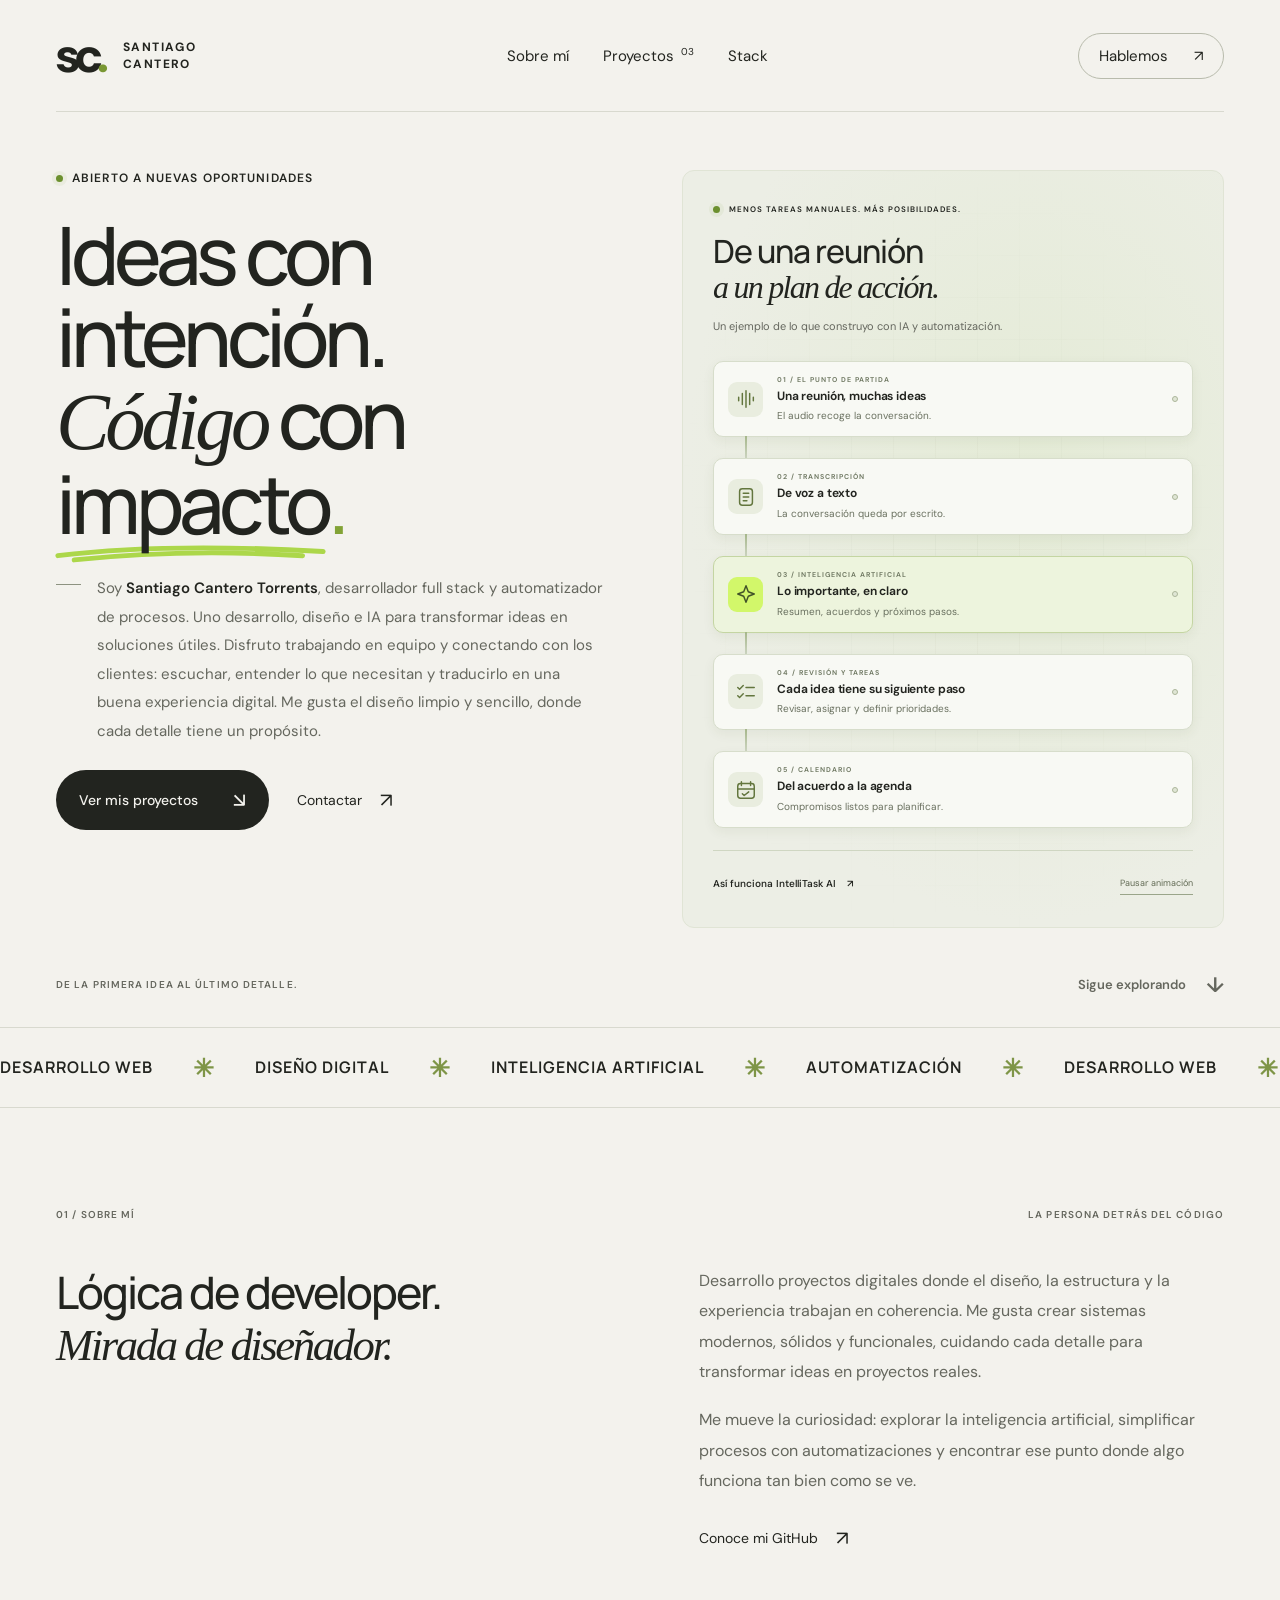
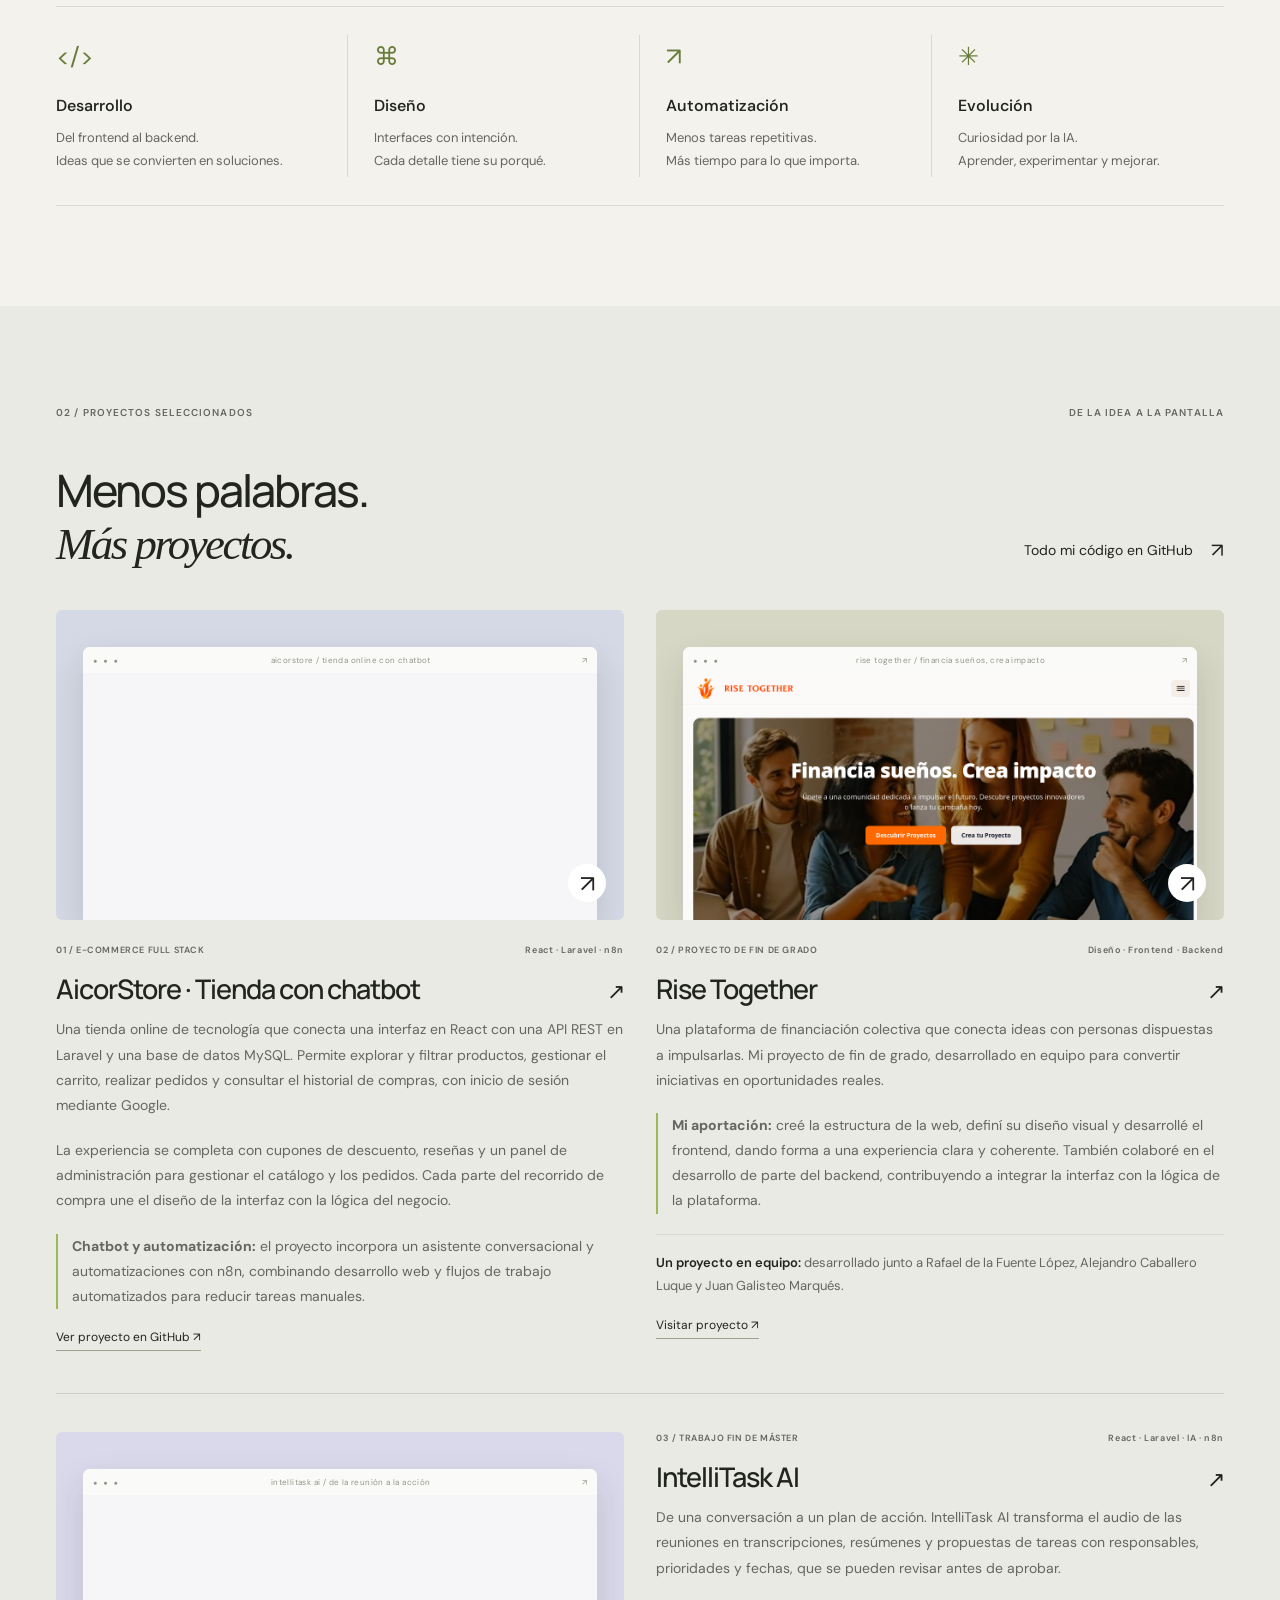
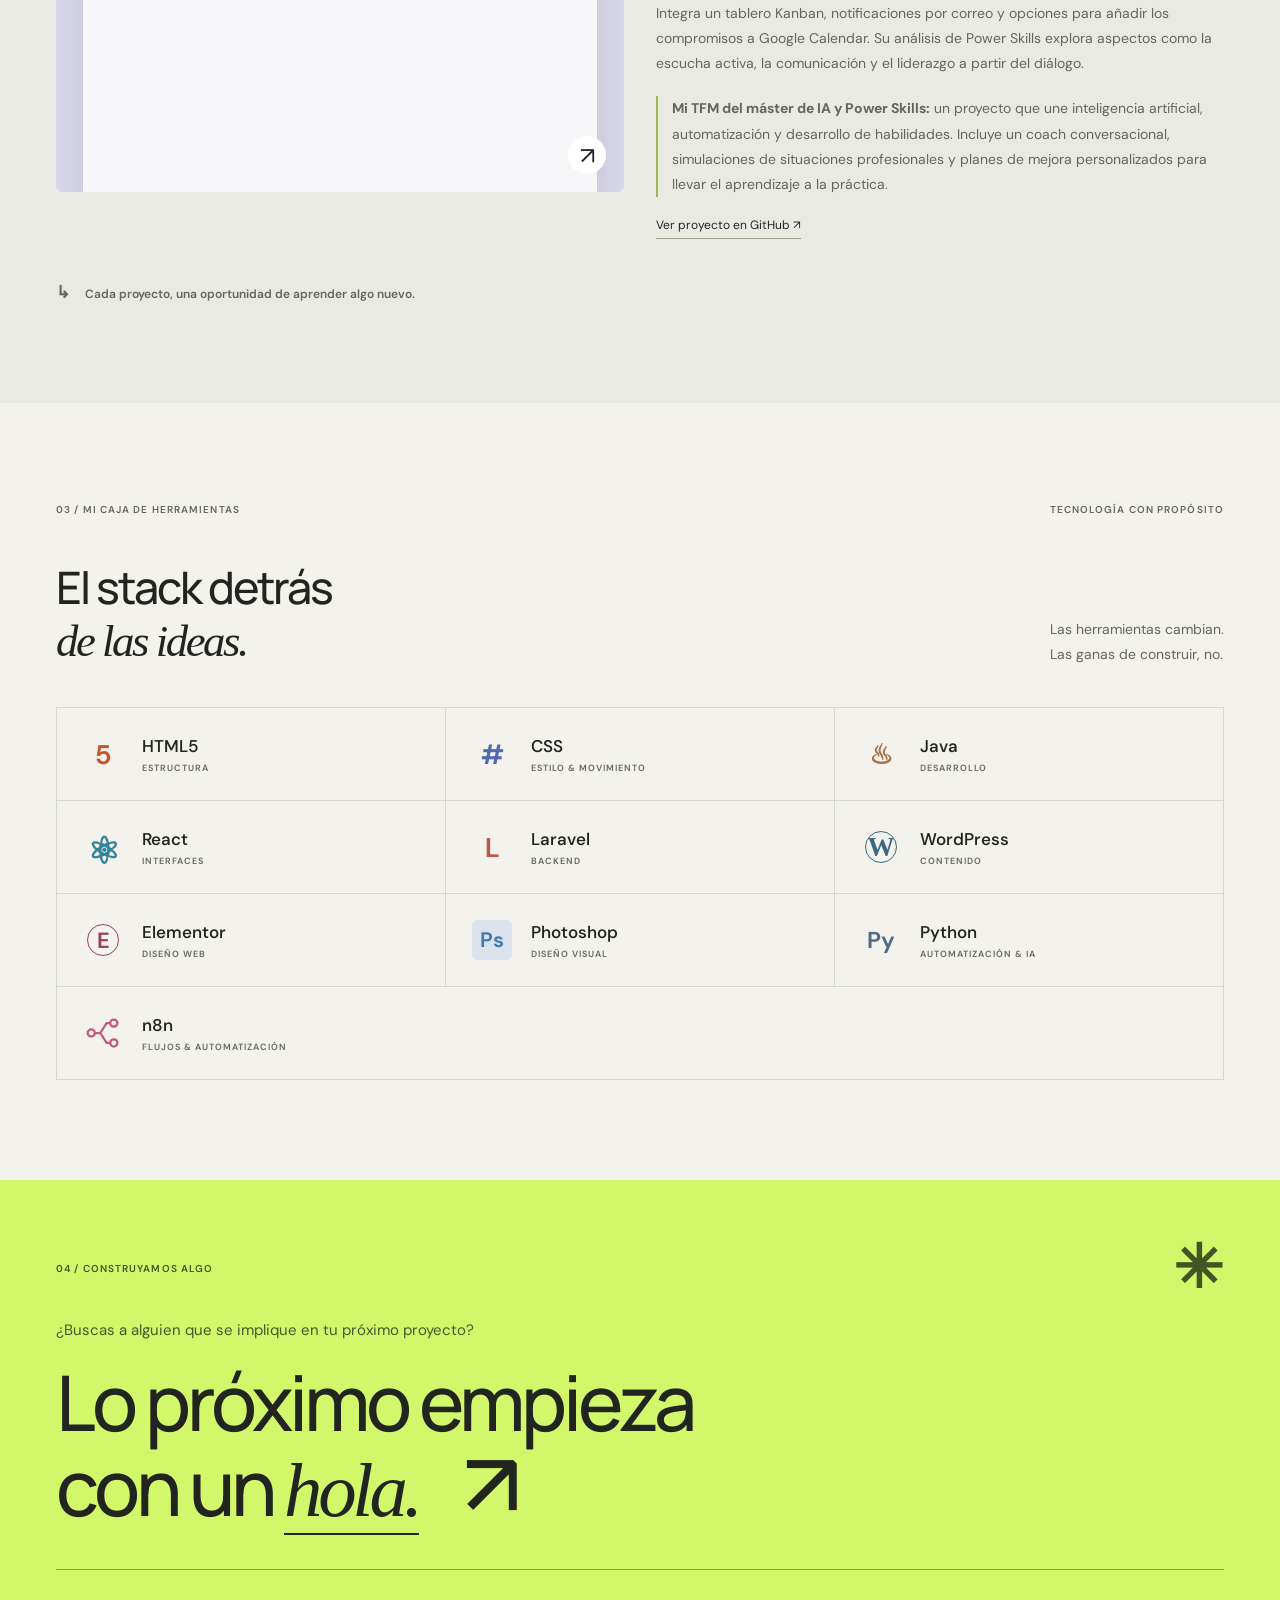
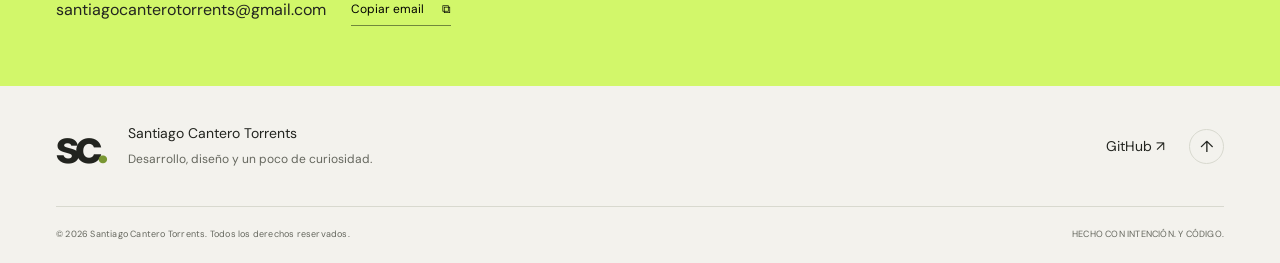
==== commit c12cd318: "Sustituir órbitas por flujo animado de automatización" ====
--- a/santi.html
+++ b/santi.html
@@ -32,12 +32,37 @@
         <div class="intro"><span class="intro-line" aria-hidden="true"></span><p>Soy <strong>Santiago Cantero Torrents</strong>, desarrollador full stack y automatizador de procesos. Uno desarrollo, diseño e IA para transformar ideas en soluciones útiles. Disfruto trabajando en equipo y conectando con los clientes: escuchar, entender lo que necesitan y traducirlo en una buena experiencia digital. Me gusta el diseño limpio y sencillo, donde cada detalle tiene un propósito.</p></div>
         <div class="hero-actions"><a class="button dark" href="#proyectos">Ver mis proyectos <span aria-hidden="true">↘</span></a><a class="text-link" href="mailto:santiagocanterotorrents@gmail.com">Contactar <span aria-hidden="true">↗</span></a></div>
       </div>
-      <div class="hero-art" aria-label="Composición abstracta de órbitas que conectan código, diseño e inteligencia artificial" role="img">
-        <div class="art-grid"></div><span class="art-coord top">CREATIVE DEVELOPER — 2026</span><span class="art-cross cross-one">+</span><span class="art-cross cross-two">+</span>
-        <div class="orbit-system"><div class="orbit orbit-one"></div><div class="orbit orbit-two"></div><div class="orbit orbit-three"></div><div class="core"><div class="core-inner">✳</div></div><div class="satellite satellite-one"></div><div class="satellite satellite-two"></div></div>
-        <div class="floating-label label-code"><span>&lt;/&gt;</span> Código que construye</div><div class="floating-label label-design"><span>✳</span> Diseño que conecta</div><div class="floating-label label-ai"><span>✧</span> IA que transforma</div>
-        <div class="art-bottom"><span><i></i> SIEMPRE EN EVOLUCIÓN</span><span>EST. BUILDING THINGS ↗</span></div>
-      </div>
+      <section class="hero-art workflow-art" aria-labelledby="workflow-title">
+        <div class="art-grid" aria-hidden="true"></div>
+        <div class="workflow-heading">
+          <p class="eyebrow"><span class="status-dot" aria-hidden="true"></span> MENOS TAREAS MANUALES. MÁS POSIBILIDADES.</p>
+          <h2 id="workflow-title">De una reunión<br><span class="serif">a un plan de acción.</span></h2>
+          <p class="workflow-caption">Un ejemplo de lo que construyo con IA y automatización.</p>
+        </div>
+        <ol class="workflow-steps" aria-label="Ejemplo de flujo de automatización">
+          <li class="workflow-step" style="--step:0">
+            <span class="workflow-icon" aria-hidden="true"><svg viewBox="0 0 24 24"><path d="M4 10v4m4-8v12m4-15v18m4-15v12m4-8v4"/></svg></span>
+            <div><span class="workflow-label">01 / EL PUNTO DE PARTIDA</span><h3>Una reunión, muchas ideas</h3><p>El audio recoge la conversación.</p></div><span class="workflow-marker" aria-hidden="true"></span>
+          </li>
+          <li class="workflow-step" style="--step:1">
+            <span class="workflow-icon" aria-hidden="true"><svg viewBox="0 0 24 24"><rect x="5" y="3" width="14" height="18" rx="3"/><path d="M9 8h6m-6 4h6m-6 4h4"/></svg></span>
+            <div><span class="workflow-label">02 / TRANSCRIPCIÓN</span><h3>De voz a texto</h3><p>La conversación queda por escrito.</p></div><span class="workflow-marker" aria-hidden="true"></span>
+          </li>
+          <li class="workflow-step workflow-ai" style="--step:2">
+            <span class="workflow-icon" aria-hidden="true"><svg viewBox="0 0 24 24"><path d="m12 3 2.5 6.5L21 12l-6.5 2.5L12 21l-2.5-6.5L3 12l6.5-2.5L12 3Z"/></svg></span>
+            <div><span class="workflow-label">03 / INTELIGENCIA ARTIFICIAL</span><h3>Lo importante, en claro</h3><p>Resumen, acuerdos y próximos pasos.</p></div><span class="workflow-marker" aria-hidden="true"></span>
+          </li>
+          <li class="workflow-step" style="--step:3">
+            <span class="workflow-icon" aria-hidden="true"><svg viewBox="0 0 24 24"><path d="m3 7 2 2 4-4m3 2h9M3 16l2 2 4-4m3 2h9"/></svg></span>
+            <div><span class="workflow-label">04 / REVISIÓN Y TAREAS</span><h3>Cada idea tiene su siguiente paso</h3><p>Revisar, asignar y definir prioridades.</p></div><span class="workflow-marker" aria-hidden="true"></span>
+          </li>
+          <li class="workflow-step" style="--step:4">
+            <span class="workflow-icon" aria-hidden="true"><svg viewBox="0 0 24 24"><rect x="3" y="5" width="18" height="16" rx="3"/><path d="M7 3v4m10-4v4M3 11h18m-13 5 2 2 5-4"/></svg></span>
+            <div><span class="workflow-label">05 / CALENDARIO</span><h3>Del acuerdo a la agenda</h3><p>Compromisos listos para planificar.</p></div><span class="workflow-marker" aria-hidden="true"></span>
+          </li>
+        </ol>
+        <div class="workflow-footer"><a href="https://github.com/santicantero/IntelliTask-AI" target="_blank" rel="noopener noreferrer">Así funciona IntelliTask AI <span aria-hidden="true">↗</span></a><button class="workflow-toggle" type="button" aria-pressed="false" hidden>Pausar animación</button></div>
+      </section>
       <div class="hero-bottom"><span>DE LA PRIMERA IDEA AL ÚLTIMO DETALLE.</span><a href="#sobre-mi">Sigue explorando <span aria-hidden="true">↓</span></a></div>
     </section>
     <div class="ticker" aria-hidden="true"><div>DESARROLLO WEB <span>✳</span> DISEÑO DIGITAL <span>✳</span> INTELIGENCIA ARTIFICIAL <span>✳</span> AUTOMATIZACIÓN <span>✳</span> DESARROLLO WEB <span>✳</span> DISEÑO DIGITAL <span>✳</span> INTELIGENCIA ARTIFICIAL <span>✳</span> AUTOMATIZACIÓN <span>✳</span></div></div>
--- a/styles.css
+++ b/styles.css
@@ -22,3 +22,30 @@
 
 .n8n{color:#c45b70}.n8n svg{display:block;width:36px;height:36px}.intro p{max-width:510px;text-wrap:pretty}
 @media(min-width:701px){.tech:last-child:nth-child(3n + 1){grid-column:1/-1}}
+
+/* A readable automation sequence replaces the abstract hero ornament. */
+.workflow-art{display:flex;flex-direction:column;justify-content:center;min-height:680px;padding:32px 30px;background:radial-gradient(ellipse at 65% 40%,#e4ebd6,transparent 70%),#eceee5;border:1px solid #e0e4d5;border-radius:12px}
+.workflow-heading,.workflow-steps,.workflow-footer{position:relative;z-index:1}
+.workflow-heading .eyebrow{font-size:8px;letter-spacing:1px;margin-bottom:17px;line-height:1.7}
+.workflow-heading h2{font-size:32px;line-height:1.12;letter-spacing:-1px;margin-bottom:12px}
+.workflow-caption{font-size:11px;line-height:1.6;color:var(--muted);margin-bottom:25px;max-width:320px}
+.workflow-steps{list-style:none;margin:0;padding:0;display:flex;flex-direction:column;gap:21px}
+.workflow-step{position:relative;display:flex;align-items:center;gap:14px;padding:13px 14px;border:1px solid #d7ddcb;background:#f8f9f4;border-radius:10px;box-shadow:0 4px 12px #434e2210;animation:workflow-node 12s ease-in-out infinite;animation-delay:calc(var(--step)*2s)}
+.workflow-step:not(:last-child):after{content:'';position:absolute;left:31px;top:100%;width:2px;height:22px;background:linear-gradient(#a5b68a,#ccd4c0);animation:workflow-wire 12s linear infinite;animation-delay:calc(var(--step)*2s + 1s)}
+.workflow-icon{display:grid;place-items:center;width:35px;height:35px;flex-shrink:0;border-radius:9px;background:#e9eddf;color:#63763e}
+.workflow-icon svg{width:22px;height:22px;fill:none;stroke:currentColor;stroke-width:1.6;stroke-linecap:round;stroke-linejoin:round}
+.workflow-label{display:block;font-size:7px;font-weight:650;letter-spacing:1px;color:#707963;margin-bottom:5px}
+.workflow-step h3{font-family:'DM Sans',sans-serif;font-size:12px;line-height:1.3;font-weight:650;margin:0 0 4px;letter-spacing:-.15px}
+.workflow-step p{font-size:10px;line-height:1.5;margin:0;color:#69705f}
+.workflow-marker{width:6px;height:6px;border:1px solid #acb69a;border-radius:50%;margin-left:auto;flex-shrink:0;background:#e0e6d5;animation:workflow-dot 12s ease-in-out infinite;animation-delay:calc(var(--step)*2s)}
+.workflow-ai{background:#edf4dd;border-color:#c4d5a2}.workflow-ai .workflow-icon{background:var(--lime);color:#425329}
+.workflow-footer{display:flex;align-items:center;justify-content:space-between;gap:15px;flex-wrap:wrap;padding-top:21px;margin-top:22px;border-top:1px solid #cfd6c2}
+.workflow-footer a{font-size:10px;font-weight:550}.workflow-footer a:hover{color:#536f1b}.workflow-footer a span{margin-left:8px}
+.workflow-toggle{font-size:9px;color:#626b55;border:0;border-bottom:1px solid #9aa58a;background:transparent;padding:5px 0;cursor:pointer}
+.workflow-art.is-paused *,.workflow-art.is-paused *:after{animation-play-state:paused!important}
+@keyframes workflow-node{0%,18%,100%{border-color:#d7ddcb;box-shadow:0 4px 12px #434e2210;transform:none}3%,13%{border-color:#91ad55;box-shadow:0 0 0 3px #c8eaa238,0 5px 16px #434e2212;transform:translateX(3px)}}
+@keyframes workflow-dot{0%,18%,100%{background:#e0e6d5;border-color:#acb69a}3%,13%{background:#86a741;border-color:#779338}}
+@keyframes workflow-wire{0%,18%,100%{background:#ccd4c0}3%,12%{background:#90ae55}}
+@media(max-width:1050px){.workflow-art{padding:25px 20px;min-height:660px}.workflow-heading h2{font-size:29px}.workflow-step{gap:10px;padding:12px}.workflow-step:not(:last-child):after{left:29px}.workflow-step h3{font-size:11px}.workflow-step p{font-size:9px}.workflow-label{font-size:6.5px;letter-spacing:.7px}}
+@media(max-width:700px){.workflow-art{min-height:0;padding:27px 20px}.workflow-heading h2{font-size:32px}.workflow-caption{font-size:12px}.workflow-heading .eyebrow{font-size:7px}.workflow-step{padding:14px 12px}.workflow-step h3{font-size:12px}.workflow-step p{font-size:10px}.workflow-label{font-size:7px}.workflow-footer a{font-size:11px}.workflow-toggle{font-size:10px}}
+@media(prefers-reduced-motion:reduce){.workflow-step,.workflow-marker,.workflow-step:after{animation:none!important}.workflow-toggle{display:none}}
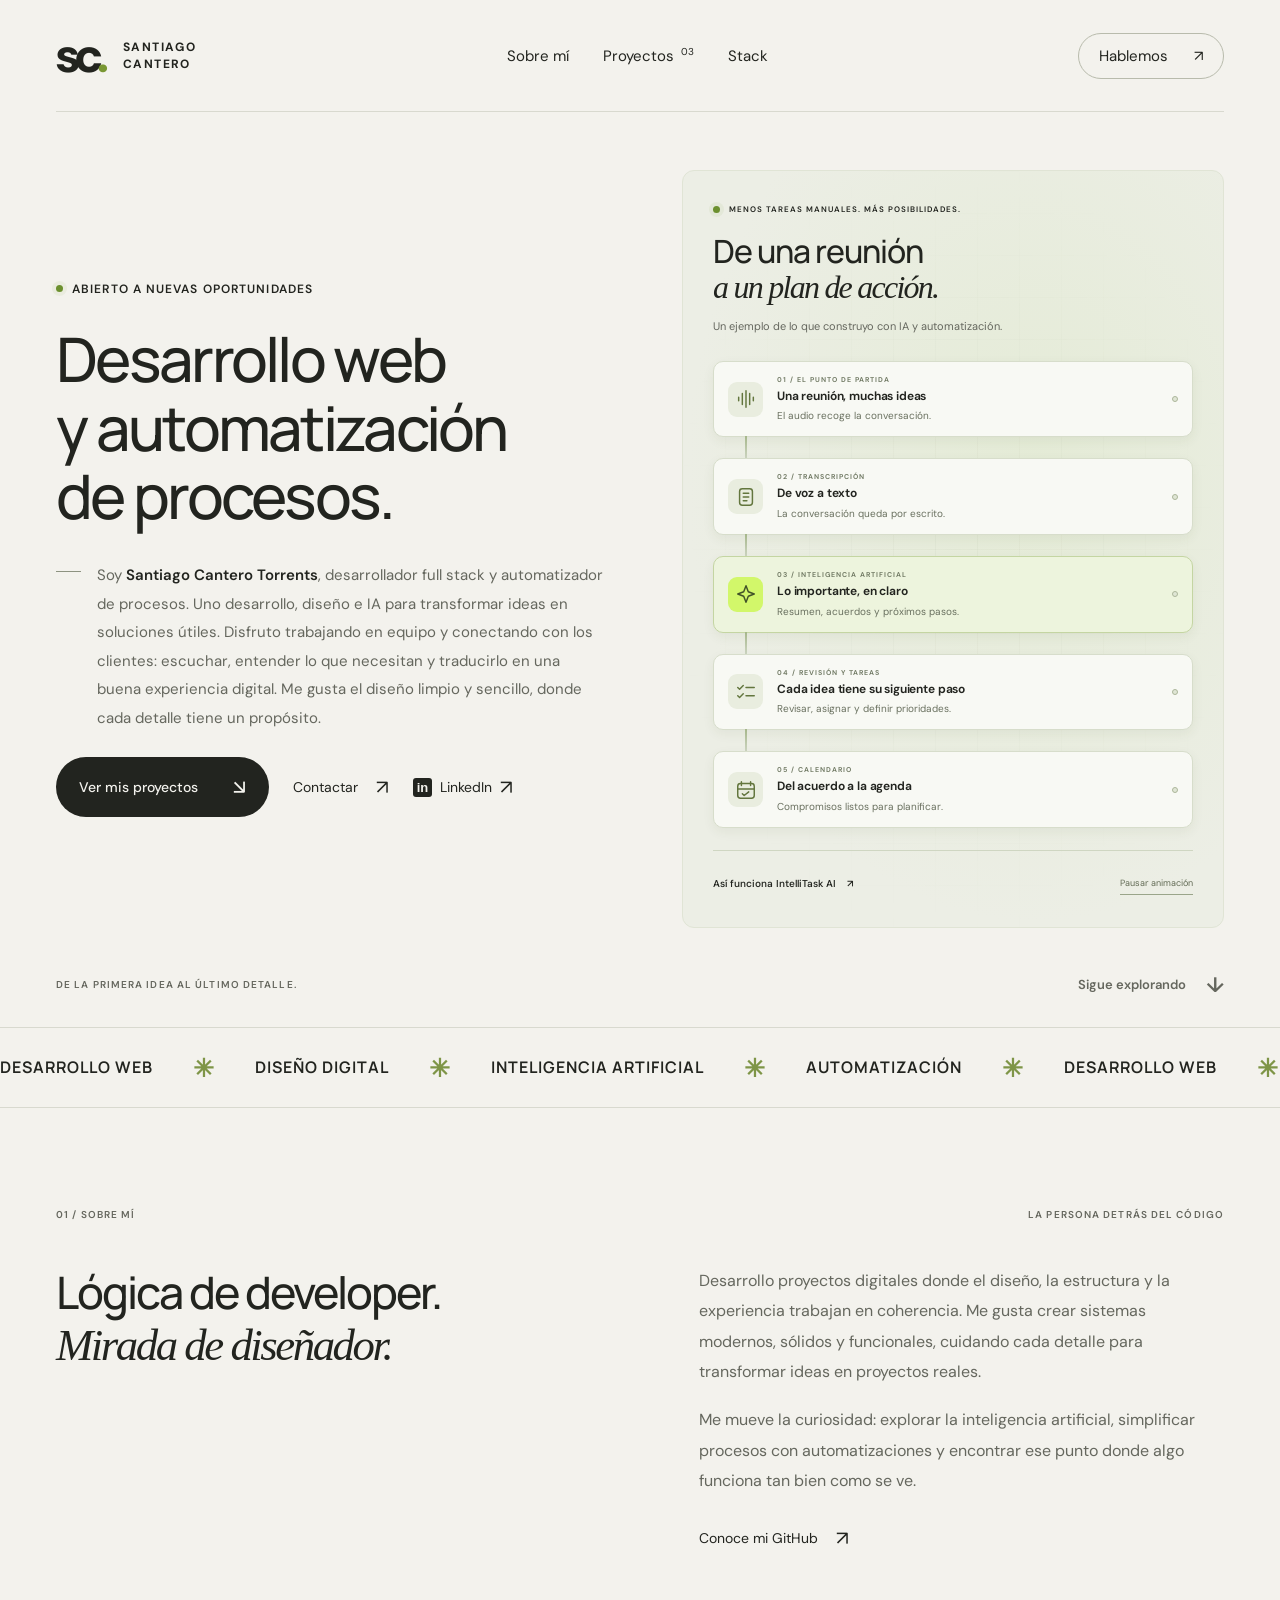
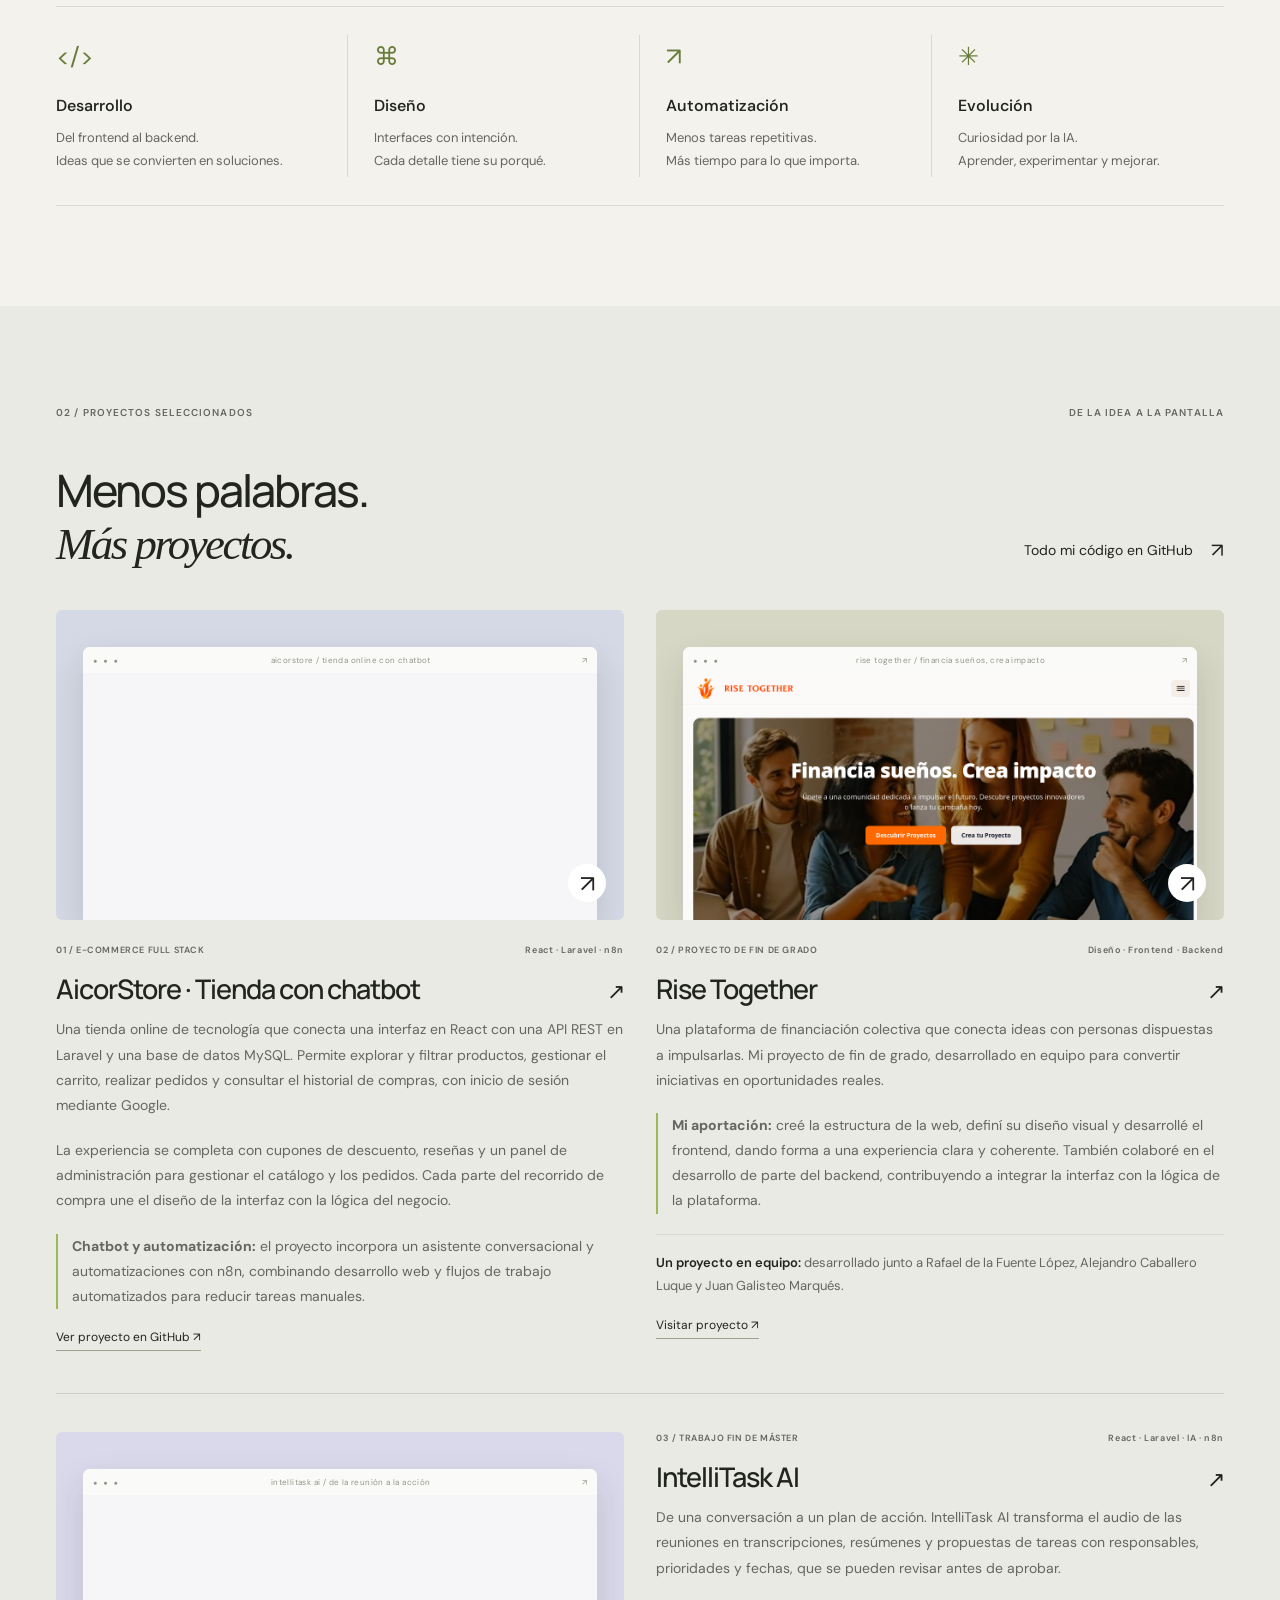
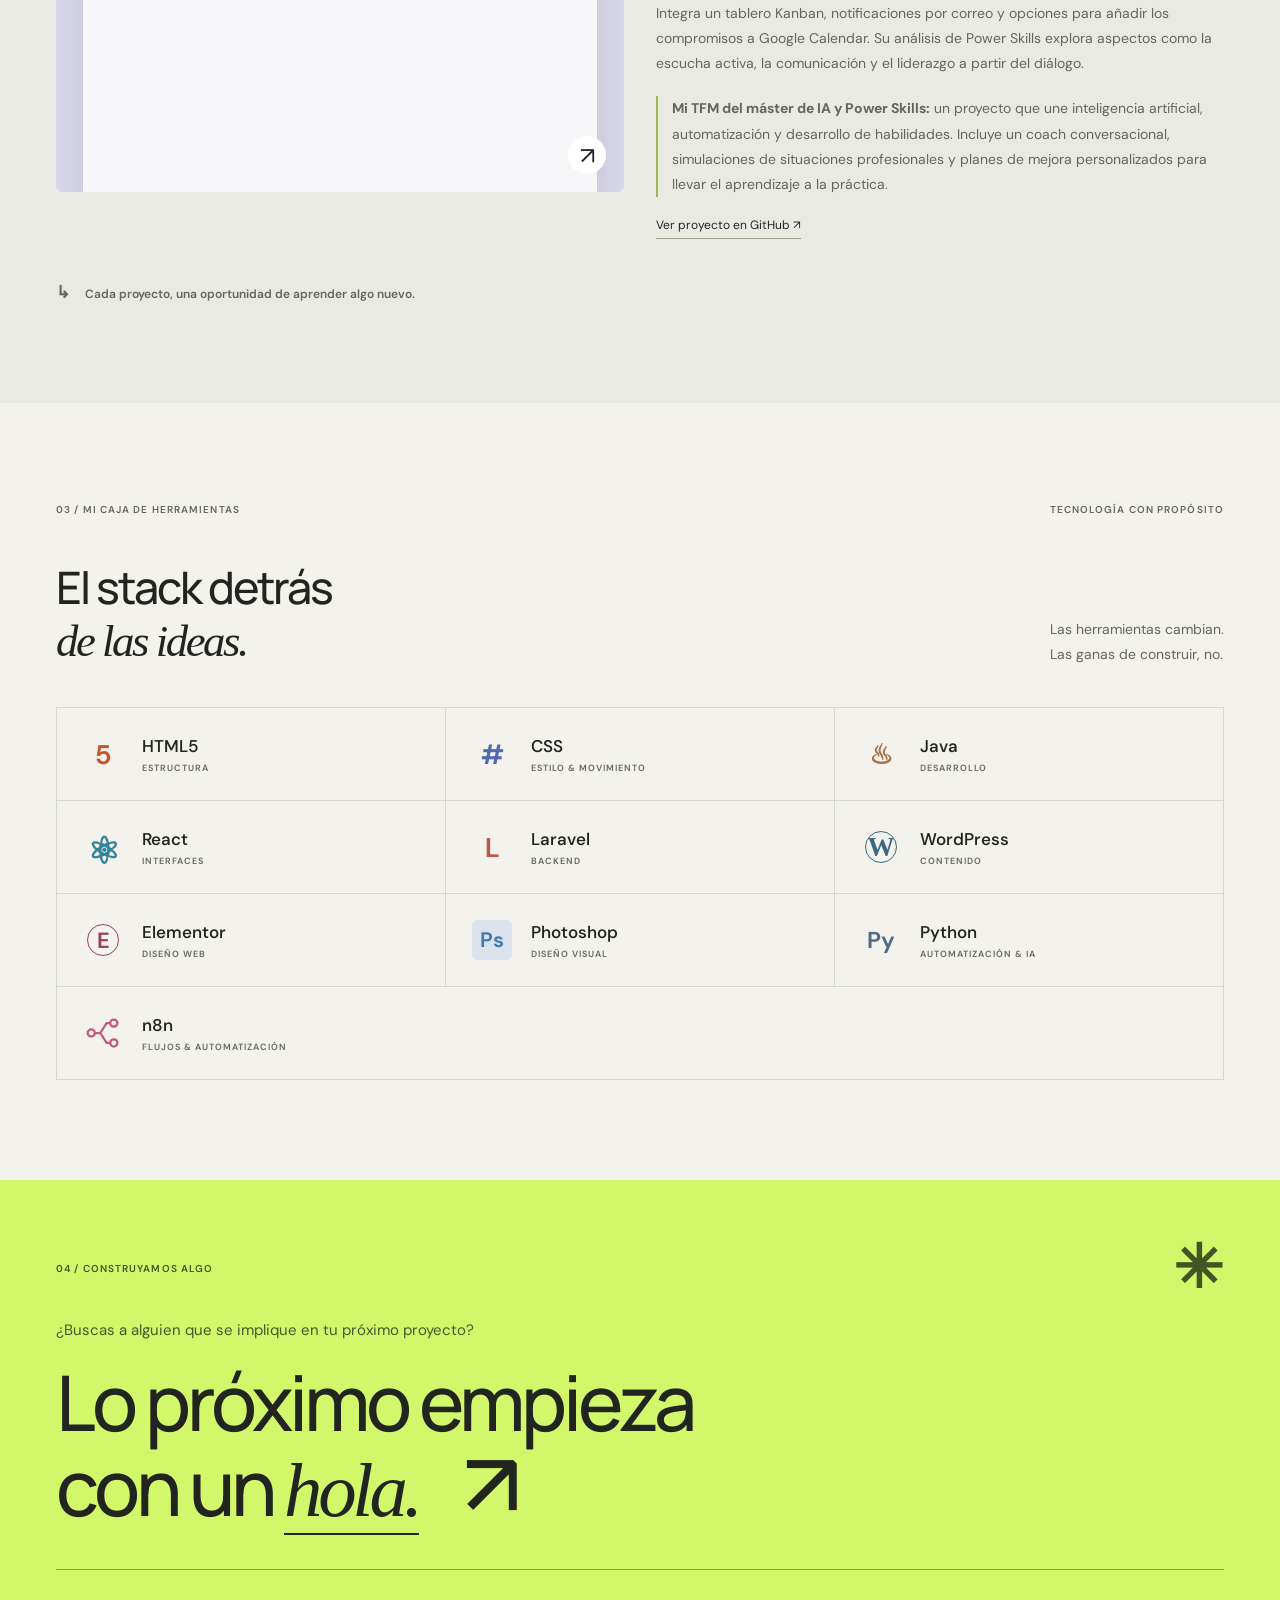
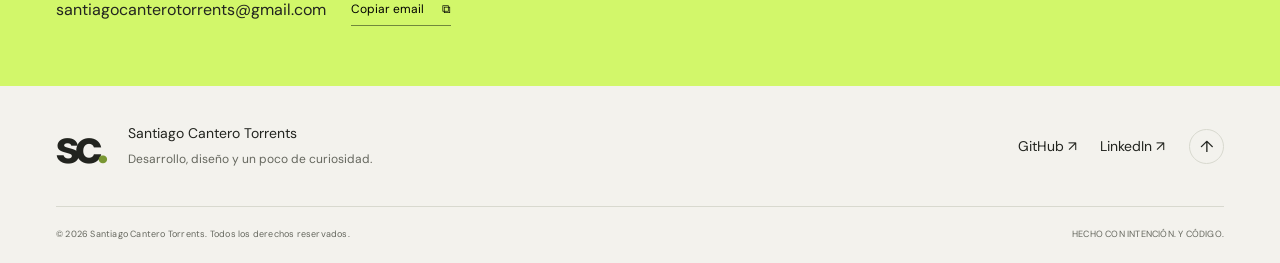
==== commit 974c79d2: "Simplificar titular profesional y añadir LinkedIn" ====
--- a/santi.html
+++ b/santi.html
@@ -28,9 +28,9 @@
     <section class="hero wrap" id="inicio" aria-labelledby="hero-title">
       <div class="hero-copy">
         <p class="eyebrow"><span class="status-dot"></span> ABIERTO A NUEVAS OPORTUNIDADES</p>
-        <h1 id="hero-title">Ideas con<br>intención.<br><span class="serif">Código</span> con<br><span class="highlight">impacto<svg viewBox="0 0 450 25" aria-hidden="true"><path d="M3 17 Q180 -5 442 10 M30 24 Q210 5 408 17"/></svg></span><span class="period">.</span></h1>
+        <h1 id="hero-title" class="professional-title">Desarrollo web<br>y automatización<br>de procesos.</h1>
         <div class="intro"><span class="intro-line" aria-hidden="true"></span><p>Soy <strong>Santiago Cantero Torrents</strong>, desarrollador full stack y automatizador de procesos. Uno desarrollo, diseño e IA para transformar ideas en soluciones útiles. Disfruto trabajando en equipo y conectando con los clientes: escuchar, entender lo que necesitan y traducirlo en una buena experiencia digital. Me gusta el diseño limpio y sencillo, donde cada detalle tiene un propósito.</p></div>
-        <div class="hero-actions"><a class="button dark" href="#proyectos">Ver mis proyectos <span aria-hidden="true">↘</span></a><a class="text-link" href="mailto:santiagocanterotorrents@gmail.com">Contactar <span aria-hidden="true">↗</span></a></div>
+        <div class="hero-actions"><a class="button dark" href="#proyectos">Ver mis proyectos <span aria-hidden="true">↘</span></a><a class="text-link" href="mailto:santiagocanterotorrents@gmail.com">Contactar <span aria-hidden="true">↗</span></a><a class="text-link linkedin-link" href="https://www.linkedin.com/in/santiago-cantero-torrents-43a609280/" target="_blank" rel="noopener noreferrer"><span class="linkedin-icon" aria-hidden="true">in</span> LinkedIn <span aria-hidden="true">↗</span></a></div>
       </div>
       <section class="hero-art workflow-art" aria-labelledby="workflow-title">
         <div class="art-grid" aria-hidden="true"></div>
@@ -117,6 +117,6 @@
     </div></section>
     <section class="contact" id="contacto" aria-labelledby="contact-title"><div class="wrap"><div class="section-kicker"><span>04 / CONSTRUYAMOS ALGO</span><span class="contact-star" aria-hidden="true">✳</span></div><p class="contact-intro">¿Buscas a alguien que se implique en tu próximo proyecto?</p><h2 id="contact-title">Lo próximo empieza<br>con un <a href="mailto:santiagocanterotorrents@gmail.com"><span class="serif">hola.</span><span class="contact-arrow" aria-hidden="true">↗</span></a></h2><div class="contact-bottom"><a class="email" href="mailto:santiagocanterotorrents@gmail.com">santiagocanterotorrents@gmail.com</a><button class="copy-email" type="button">Copiar email <span aria-hidden="true">⧉</span></button><span class="copy-status" role="status" aria-live="polite"></span></div></div></section>
   </main>
-  <footer class="footer wrap"><div class="footer-top"><a class="brand" href="#inicio" aria-label="Volver al inicio">sc<span class="brand-dot">.</span></a><p>Santiago Cantero Torrents<br><span>Desarrollo, diseño y un poco de curiosidad.</span></p><a class="text-link" href="https://github.com/santicantero" target="_blank" rel="noopener noreferrer">GitHub ↗</a><a class="back-top" href="#inicio" aria-label="Volver al inicio">↑</a></div><div class="footer-bottom"><span>© <span id="year">2026</span> Santiago Cantero Torrents. Todos los derechos reservados.</span><span>HECHO CON INTENCIÓN. Y CÓDIGO.</span></div></footer>
+  <footer class="footer wrap"><div class="footer-top"><a class="brand" href="#inicio" aria-label="Volver al inicio">sc<span class="brand-dot">.</span></a><p>Santiago Cantero Torrents<br><span>Desarrollo, diseño y un poco de curiosidad.</span></p><div class="footer-social"><a class="text-link" href="https://github.com/santicantero" target="_blank" rel="noopener noreferrer">GitHub ↗</a><a class="text-link" href="https://www.linkedin.com/in/santiago-cantero-torrents-43a609280/" target="_blank" rel="noopener noreferrer">LinkedIn ↗</a></div><a class="back-top" href="#inicio" aria-label="Volver al inicio">↑</a></div><div class="footer-bottom"><span>© <span id="year">2026</span> Santiago Cantero Torrents. Todos los derechos reservados.</span><span>HECHO CON INTENCIÓN. Y CÓDIGO.</span></div></footer>
 </body>
 </html>
--- a/styles.css
+++ b/styles.css
@@ -49,3 +49,13 @@
 @media(max-width:1050px){.workflow-art{padding:25px 20px;min-height:660px}.workflow-heading h2{font-size:29px}.workflow-step{gap:10px;padding:12px}.workflow-step:not(:last-child):after{left:29px}.workflow-step h3{font-size:11px}.workflow-step p{font-size:9px}.workflow-label{font-size:6.5px;letter-spacing:.7px}}
 @media(max-width:700px){.workflow-art{min-height:0;padding:27px 20px}.workflow-heading h2{font-size:32px}.workflow-caption{font-size:12px}.workflow-heading .eyebrow{font-size:7px}.workflow-step{padding:14px 12px}.workflow-step h3{font-size:12px}.workflow-step p{font-size:10px}.workflow-label{font-size:7px}.workflow-footer a{font-size:11px}.workflow-toggle{font-size:10px}}
 @media(prefers-reduced-motion:reduce){.workflow-step,.workflow-marker,.workflow-step:after{animation:none!important}.workflow-toggle{display:none}}
+
+/* Direct professional headline and visible social contact. */
+.hero-copy{align-self:center}
+h1.professional-title{font-size:clamp(36px,4.8vw,68px);line-height:1.12;letter-spacing:-2.7px;font-weight:500;margin-bottom:30px}
+.hero-actions{flex-wrap:wrap;gap:20px 24px}
+.linkedin-link{gap:8px;white-space:nowrap}
+.linkedin-link .linkedin-icon{display:inline-grid;place-items:center;width:19px;height:19px;border-radius:3px;background:var(--ink);color:var(--paper);font-family:Arial,sans-serif;font-size:13px;font-weight:700;line-height:1}
+.footer-social{display:flex;align-items:center;gap:23px;margin-left:auto}
+@media(max-width:1050px){h1.professional-title{letter-spacing:-1.8px}.hero-actions{gap:18px}}
+@media(max-width:700px){h1.professional-title{font-size:clamp(34px,8.5vw,52px);letter-spacing:-1.5px}h1.professional-title br:nth-of-type(2){display:initial}.hero-copy{padding-top:7px}.hero-actions{gap:18px 22px}.footer-social{gap:18px}.footer-social .text-link{font-size:12px}}
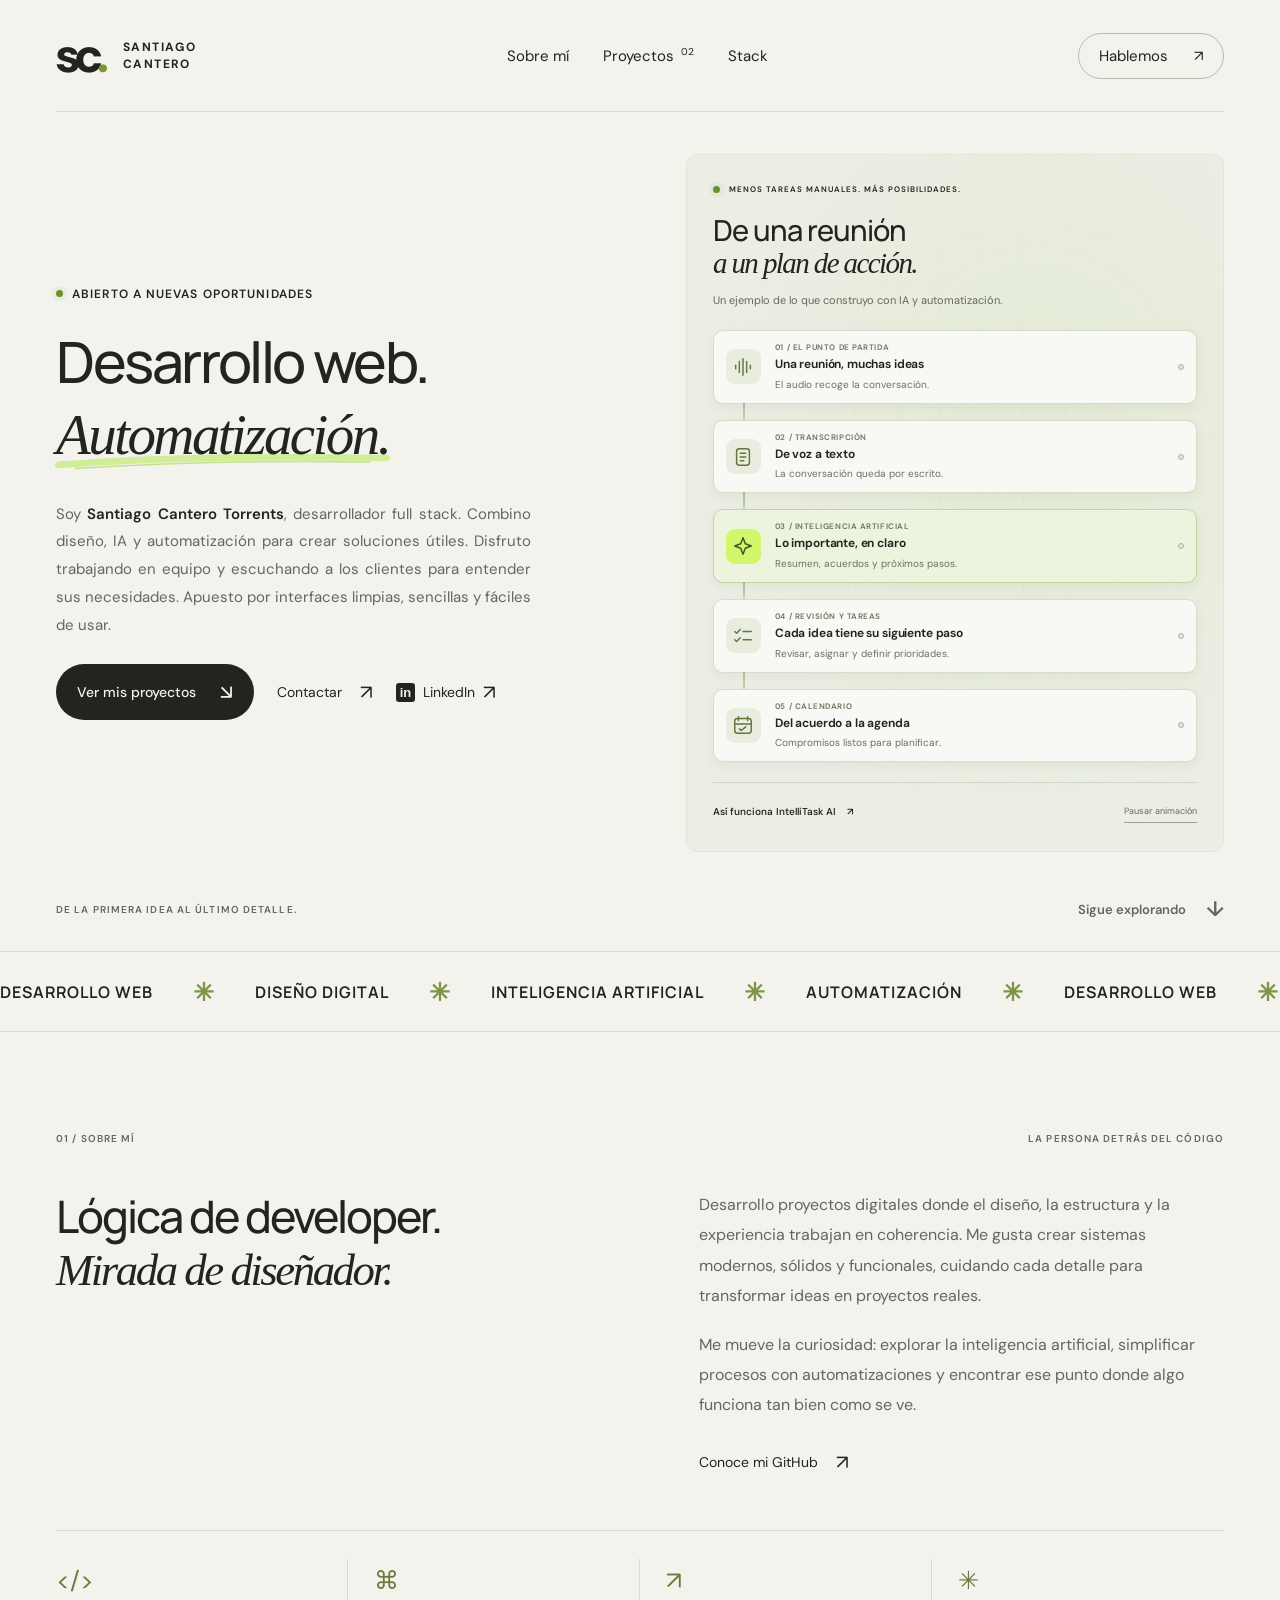
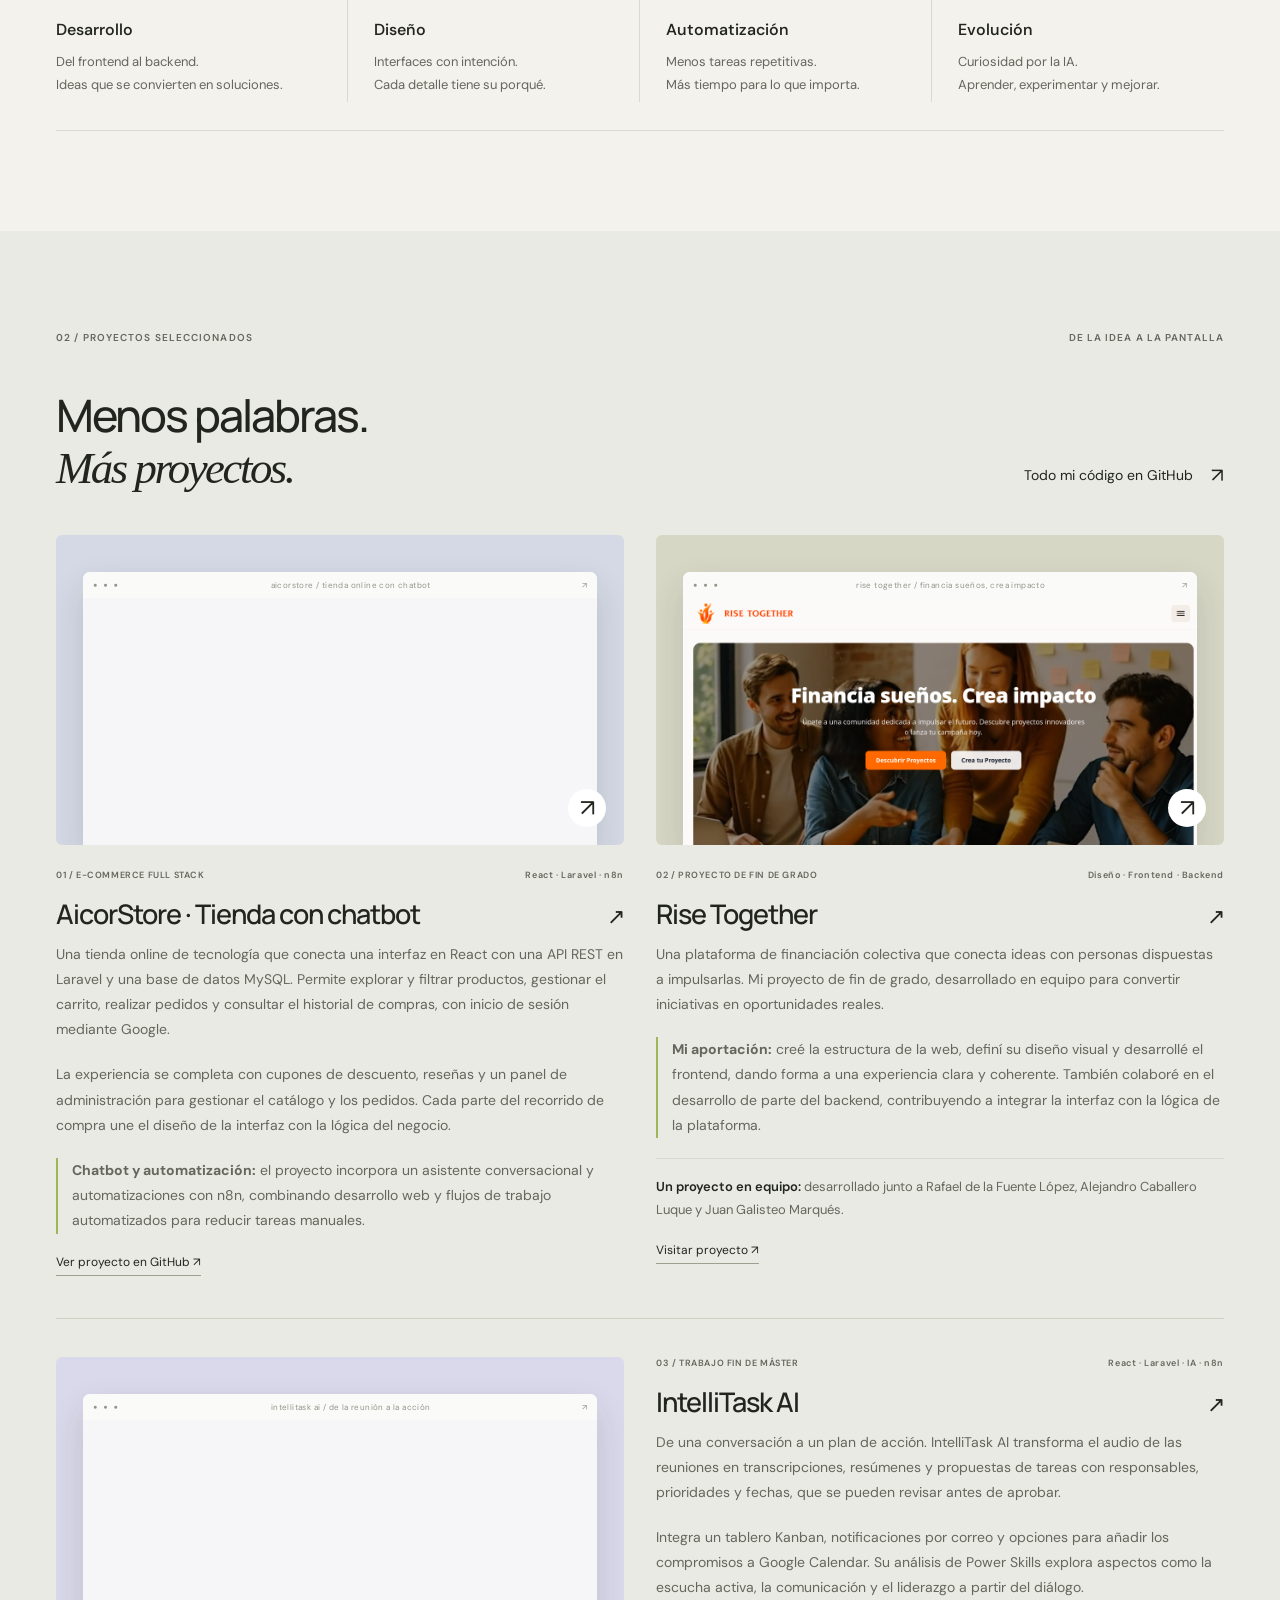
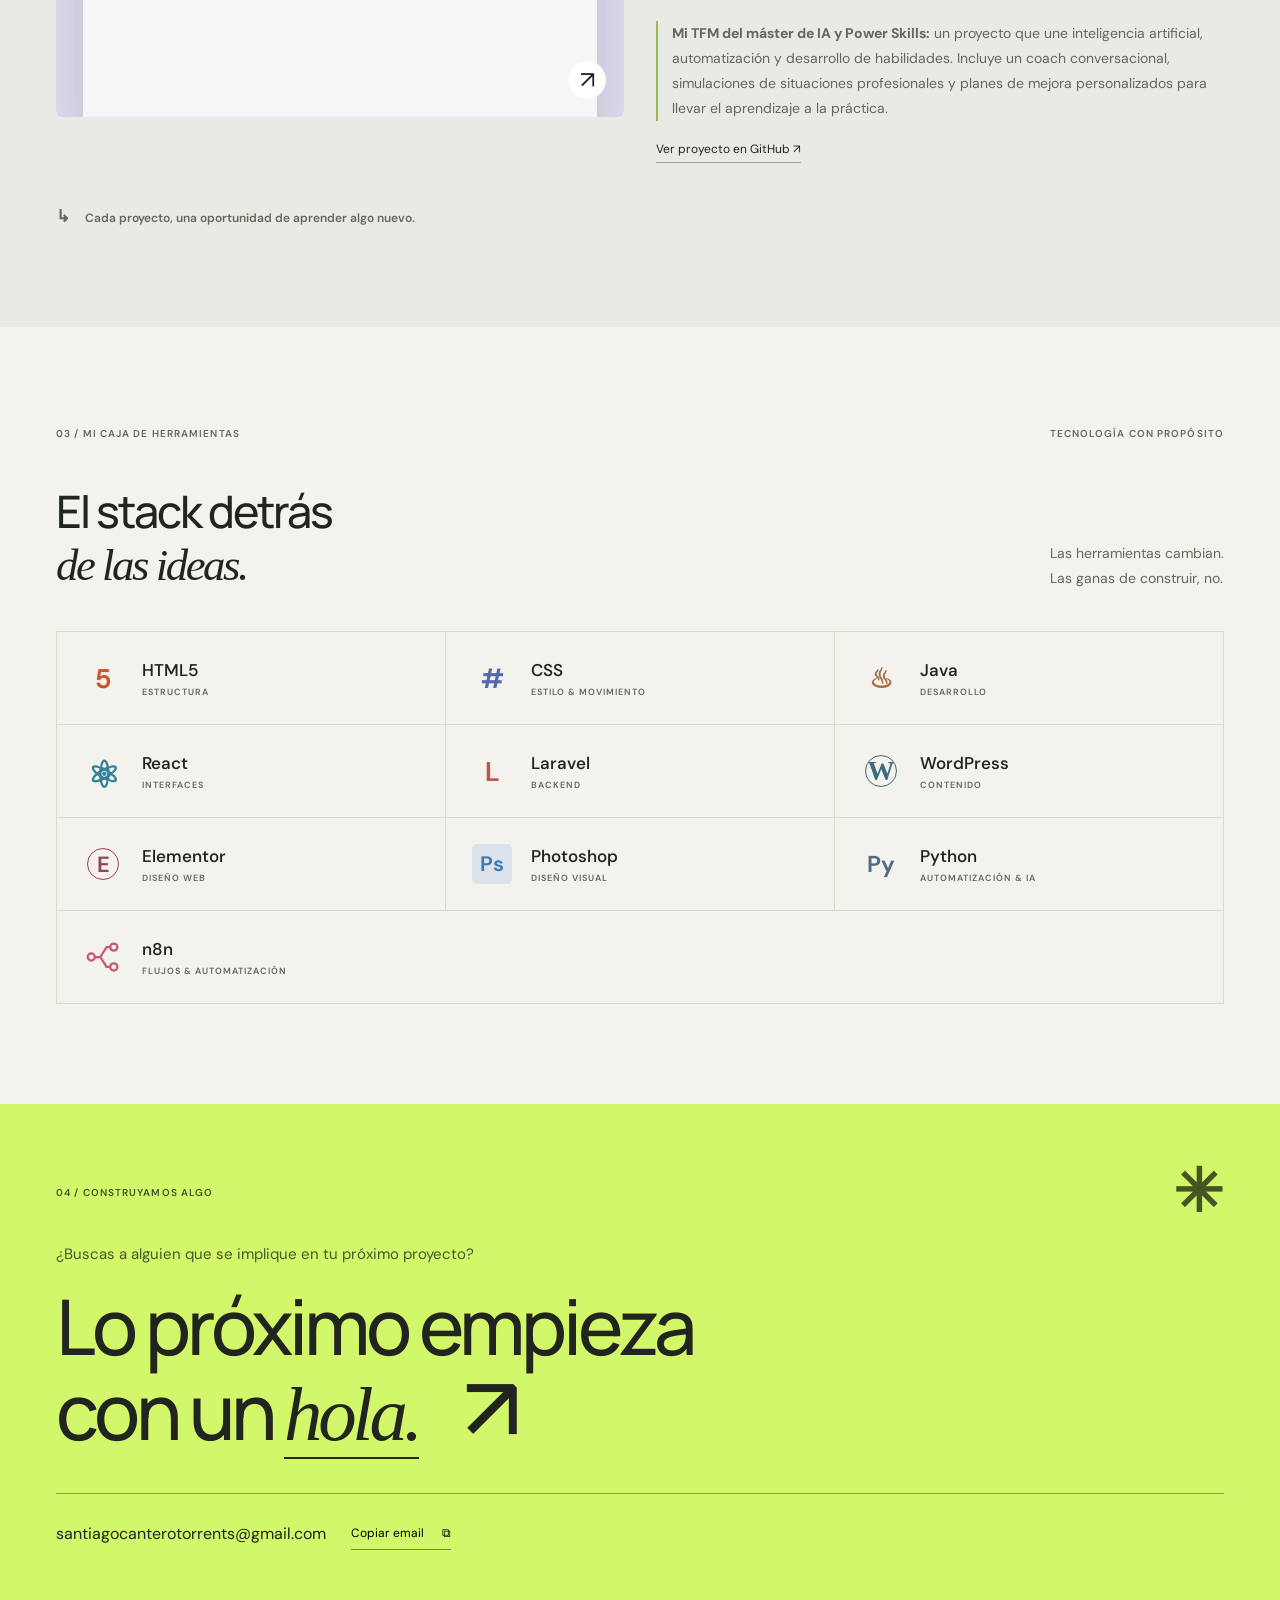
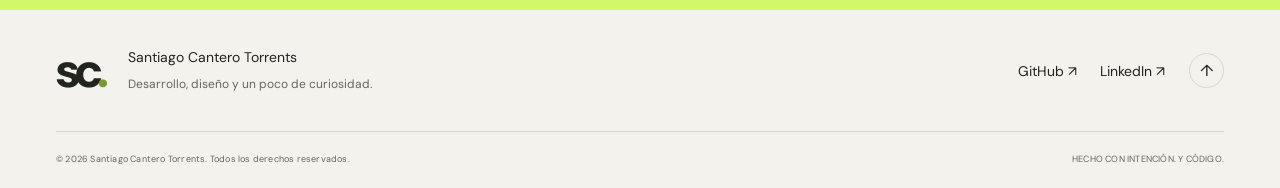
==== commit 17578fa0: "Refinar portada con título compacto y acento lima" ====
--- a/santi.html
+++ b/santi.html
@@ -6,12 +6,12 @@
   <meta name="theme-color" content="#f3f2ed">
   <meta name="description" content="Santiago Cantero Torrents. Desarrollador full stack y automatizador de procesos. Desarrollo web, diseño e inteligencia artificial para transformar ideas en proyectos reales.">
   <meta property="og:title" content="Santiago Cantero — Desarrollo, diseño & automatización">
-  <meta property="og:description" content="Ideas con intención. Código que las hace realidad. Descubre mis proyectos y hablemos.">
+  <meta property="og:description" content="Desarrollo web, diseño limpio y automatización con IA. Descubre mis proyectos y hablemos.">
   <meta property="og:type" content="website">
   <meta property="og:url" content="https://santicantero.github.io/">
   <link rel="canonical" href="https://santicantero.github.io/">
   <link rel="icon" type="image/svg+xml" href="assets/favicon.svg">
-  <link rel="stylesheet" href="styles.css">
+  <link rel="stylesheet" href="styles.css?v=65ef0438077b">
   <script src="script.js" defer></script>
   <title>Santiago Cantero Torrents · Full stack developer</title>
 </head>
@@ -20,7 +20,7 @@
   <header class="header wrap">
     <a class="brand" href="#inicio" aria-label="Santiago Cantero, inicio">sc<span class="brand-dot">.</span><span class="brand-name">SANTIAGO<br>CANTERO</span></a>
     <nav aria-label="Navegación principal">
-      <a href="#sobre-mi">Sobre mí</a><a href="#proyectos">Proyectos <span class="nav-count">03</span></a><a href="#stack">Stack</a>
+      <a href="#sobre-mi">Sobre mí</a><a href="#proyectos">Proyectos <span class="nav-count" aria-label="sección 02">02</span></a><a href="#stack">Stack</a>
     </nav>
     <a class="header-contact" href="mailto:santiagocanterotorrents@gmail.com">Hablemos <span aria-hidden="true">↗</span></a>
   </header>
@@ -28,8 +28,8 @@
     <section class="hero wrap" id="inicio" aria-labelledby="hero-title">
       <div class="hero-copy">
         <p class="eyebrow"><span class="status-dot"></span> ABIERTO A NUEVAS OPORTUNIDADES</p>
-        <h1 id="hero-title" class="professional-title">Desarrollo web<br>y automatización<br>de procesos.</h1>
-        <div class="intro"><span class="intro-line" aria-hidden="true"></span><p>Soy <strong>Santiago Cantero Torrents</strong>, desarrollador full stack y automatizador de procesos. Uno desarrollo, diseño e IA para transformar ideas en soluciones útiles. Disfruto trabajando en equipo y conectando con los clientes: escuchar, entender lo que necesitan y traducirlo en una buena experiencia digital. Me gusta el diseño limpio y sencillo, donde cada detalle tiene un propósito.</p></div>
+        <h1 id="hero-title" class="professional-title"><span class="headline-row">Desarrollo web.</span><span class="headline-row"><span class="hero-accent">Automatización.</span></span></h1>
+        <div class="intro"><span class="intro-line" aria-hidden="true"></span><p>Soy <strong>Santiago Cantero Torrents</strong>, desarrollador full stack. Combino diseño, IA y automatización para crear soluciones útiles. Disfruto trabajando en equipo y escuchando a los clientes para entender sus necesidades. Apuesto por interfaces limpias, sencillas y fáciles de usar.</p></div>
         <div class="hero-actions"><a class="button dark" href="#proyectos">Ver mis proyectos <span aria-hidden="true">↘</span></a><a class="text-link" href="mailto:santiagocanterotorrents@gmail.com">Contactar <span aria-hidden="true">↗</span></a><a class="text-link linkedin-link" href="https://www.linkedin.com/in/santiago-cantero-torrents-43a609280/" target="_blank" rel="noopener noreferrer"><span class="linkedin-icon" aria-hidden="true">in</span> LinkedIn <span aria-hidden="true">↗</span></a></div>
       </div>
       <section class="hero-art workflow-art" aria-labelledby="workflow-title">
--- a/styles.css
+++ b/styles.css
@@ -50,12 +50,31 @@
 @media(max-width:700px){.workflow-art{min-height:0;padding:27px 20px}.workflow-heading h2{font-size:32px}.workflow-caption{font-size:12px}.workflow-heading .eyebrow{font-size:7px}.workflow-step{padding:14px 12px}.workflow-step h3{font-size:12px}.workflow-step p{font-size:10px}.workflow-label{font-size:7px}.workflow-footer a{font-size:11px}.workflow-toggle{font-size:10px}}
 @media(prefers-reduced-motion:reduce){.workflow-step,.workflow-marker,.workflow-step:after{animation:none!important}.workflow-toggle{display:none}}
 
-/* Direct professional headline and visible social contact. */
-.hero-copy{align-self:center}
-h1.professional-title{font-size:clamp(36px,4.8vw,68px);line-height:1.12;letter-spacing:-2.7px;font-weight:500;margin-bottom:30px}
-.hero-actions{flex-wrap:wrap;gap:20px 24px}
+/* Compact, two-line introduction with the original lime accent. */
+.hero{grid-template-columns:minmax(0,1.1fr) minmax(0,1fr);column-gap:38px;padding-top:42px}
+.hero-copy{align-self:center;min-width:0;padding-block:20px}
+.hero-copy>.eyebrow{margin-bottom:25px}
+h1.professional-title{font-size:clamp(32px,4.45vw,60px);line-height:1.2;letter-spacing:-2.4px;font-weight:500;margin-bottom:31px}
+.headline-row{display:block;white-space:nowrap}
+.headline-row+.headline-row{margin-top:3px}
+.hero-accent{position:relative;isolation:isolate;display:inline-block;font-family:var(--serif);font-style:italic;font-weight:400;letter-spacing:-.045em;padding-inline:.035em;margin-inline:-.035em}
+.hero-accent::after{content:"";position:absolute;left:-.015em;right:-.015em;bottom:.015em;height:.3em;z-index:-1;pointer-events:none;background:url("data:image/svg+xml,%3Csvg%20xmlns%3D%22http%3A%2F%2Fwww.w3.org%2F2000%2Fsvg%22%20viewBox%3D%220%200%20450%2036%22%20preserveAspectRatio%3D%22none%22%3E%3Cpath%20d%3D%22M9%2023%20Q180%205%20441%2017%22%20fill%3D%22none%22%20stroke%3D%22%23c9ee82%22%20stroke-width%3D%2214%22%20stroke-linecap%3D%22round%22%20opacity%3D%22.8%22%2F%3E%3Cpath%20d%3D%22M30%2031%20Q215%2016%20420%2025%22%20fill%3D%22none%22%20stroke%3D%22%23b4d967%22%20stroke-width%3D%223%22%20stroke-linecap%3D%22round%22%20opacity%3D%22.7%22%2F%3E%3C%2Fsvg%3E") center / 100% 100% no-repeat;transform:rotate(-.7deg)}
+.intro{max-width:475px;gap:0;margin-bottom:25px}
+.intro-line{display:none}
+.intro p{max-width:none;margin:0;font-size:15px;line-height:1.85;text-align:justify;text-align-last:left;hyphens:auto;text-wrap:pretty}
+.hero-actions{flex-wrap:wrap;gap:18px 23px}
+.hero-actions .button{gap:24px;padding:15px 21px}
 .linkedin-link{gap:8px;white-space:nowrap}
 .linkedin-link .linkedin-icon{display:inline-grid;place-items:center;width:19px;height:19px;border-radius:3px;background:var(--ink);color:var(--paper);font-family:Arial,sans-serif;font-size:13px;font-weight:700;line-height:1}
 .footer-social{display:flex;align-items:center;gap:23px;margin-left:auto}
-@media(max-width:1050px){h1.professional-title{letter-spacing:-1.8px}.hero-actions{gap:18px}}
-@media(max-width:700px){h1.professional-title{font-size:clamp(34px,8.5vw,52px);letter-spacing:-1.5px}h1.professional-title br:nth-of-type(2){display:initial}.hero-copy{padding-top:7px}.hero-actions{gap:18px 22px}.footer-social{gap:18px}.footer-social .text-link{font-size:12px}}
+.workflow-art{min-height:0;padding:28px 26px}
+.workflow-heading h2{font-size:29px}
+.workflow-caption{margin-bottom:21px}
+.workflow-steps{gap:16px}
+.workflow-step{padding:11px 12px}
+.workflow-step:not(:last-child):after{left:29px;height:17px}
+.workflow-label{font-size:8px;letter-spacing:.55px}
+.workflow-footer{margin-top:20px;padding-top:17px}
+@media(max-width:1050px){.hero{column-gap:26px}h1.professional-title{letter-spacing:-1.6px}.intro p{font-size:14px;line-height:1.8}.hero-actions{gap:16px 18px}.workflow-art{padding:24px 18px}.workflow-label{font-size:7px}.workflow-step h3{font-size:11px}}
+@media(max-width:700px){.hero{grid-template-columns:minmax(0,1fr);padding-top:27px;row-gap:29px}.hero-copy{padding-block:7px 0;max-width:510px;width:100%;margin-inline:auto}.hero-copy>.eyebrow{margin-bottom:22px}h1.professional-title{font-size:clamp(32px,8.4vw,52px);line-height:1.18;letter-spacing:-1.4px;margin-bottom:29px}.intro{max-width:none;margin-bottom:24px}.intro p{font-size:14px;line-height:1.85}.hero-actions{gap:17px 20px}.workflow-art{padding:26px 20px}.workflow-heading h2{font-size:30px}.workflow-label{font-size:8px}.workflow-step h3{font-size:12px}.footer-social{gap:18px}.footer-social .text-link{font-size:12px}}
+@media(max-width:360px){h1.professional-title{font-size:30px}.hero-actions{gap:14px}.hero-actions .button{padding-inline:17px;gap:16px}.hero-actions .text-link{font-size:12px}.workflow-label{font-size:7px}}
